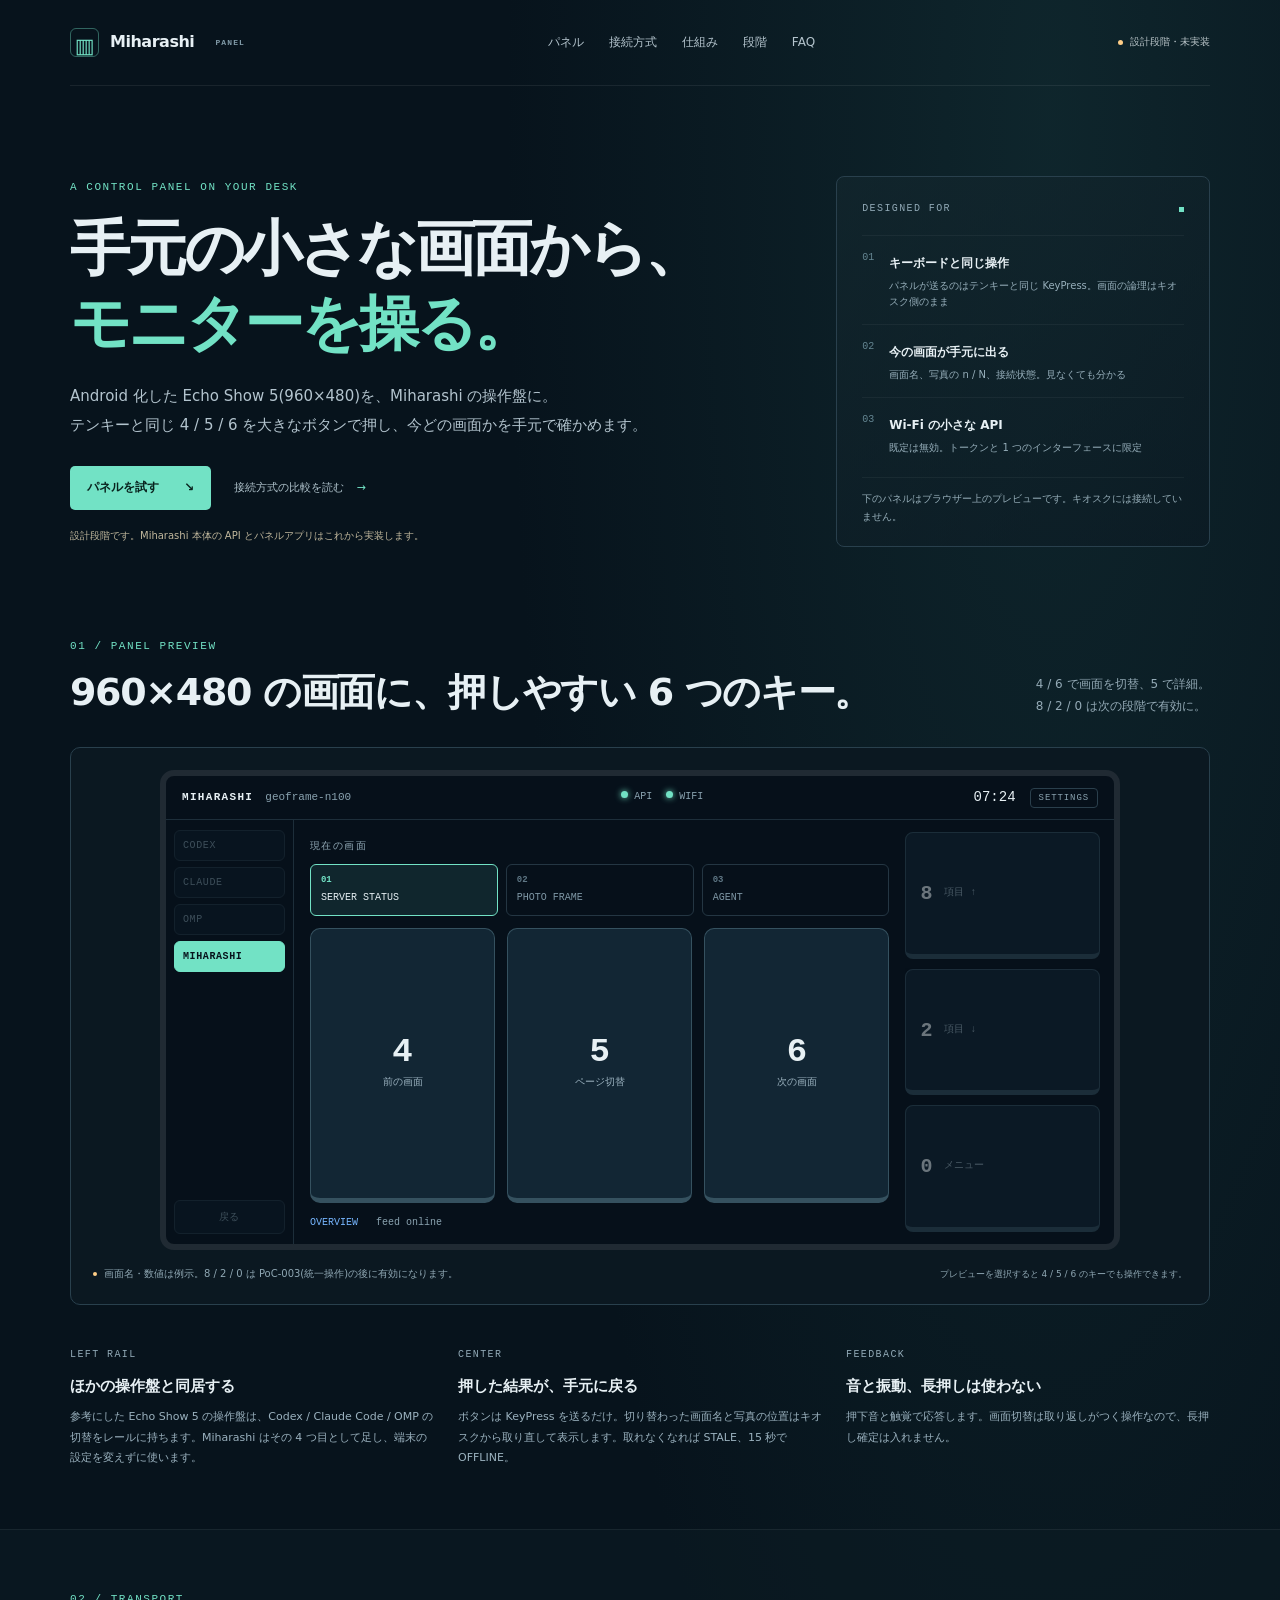
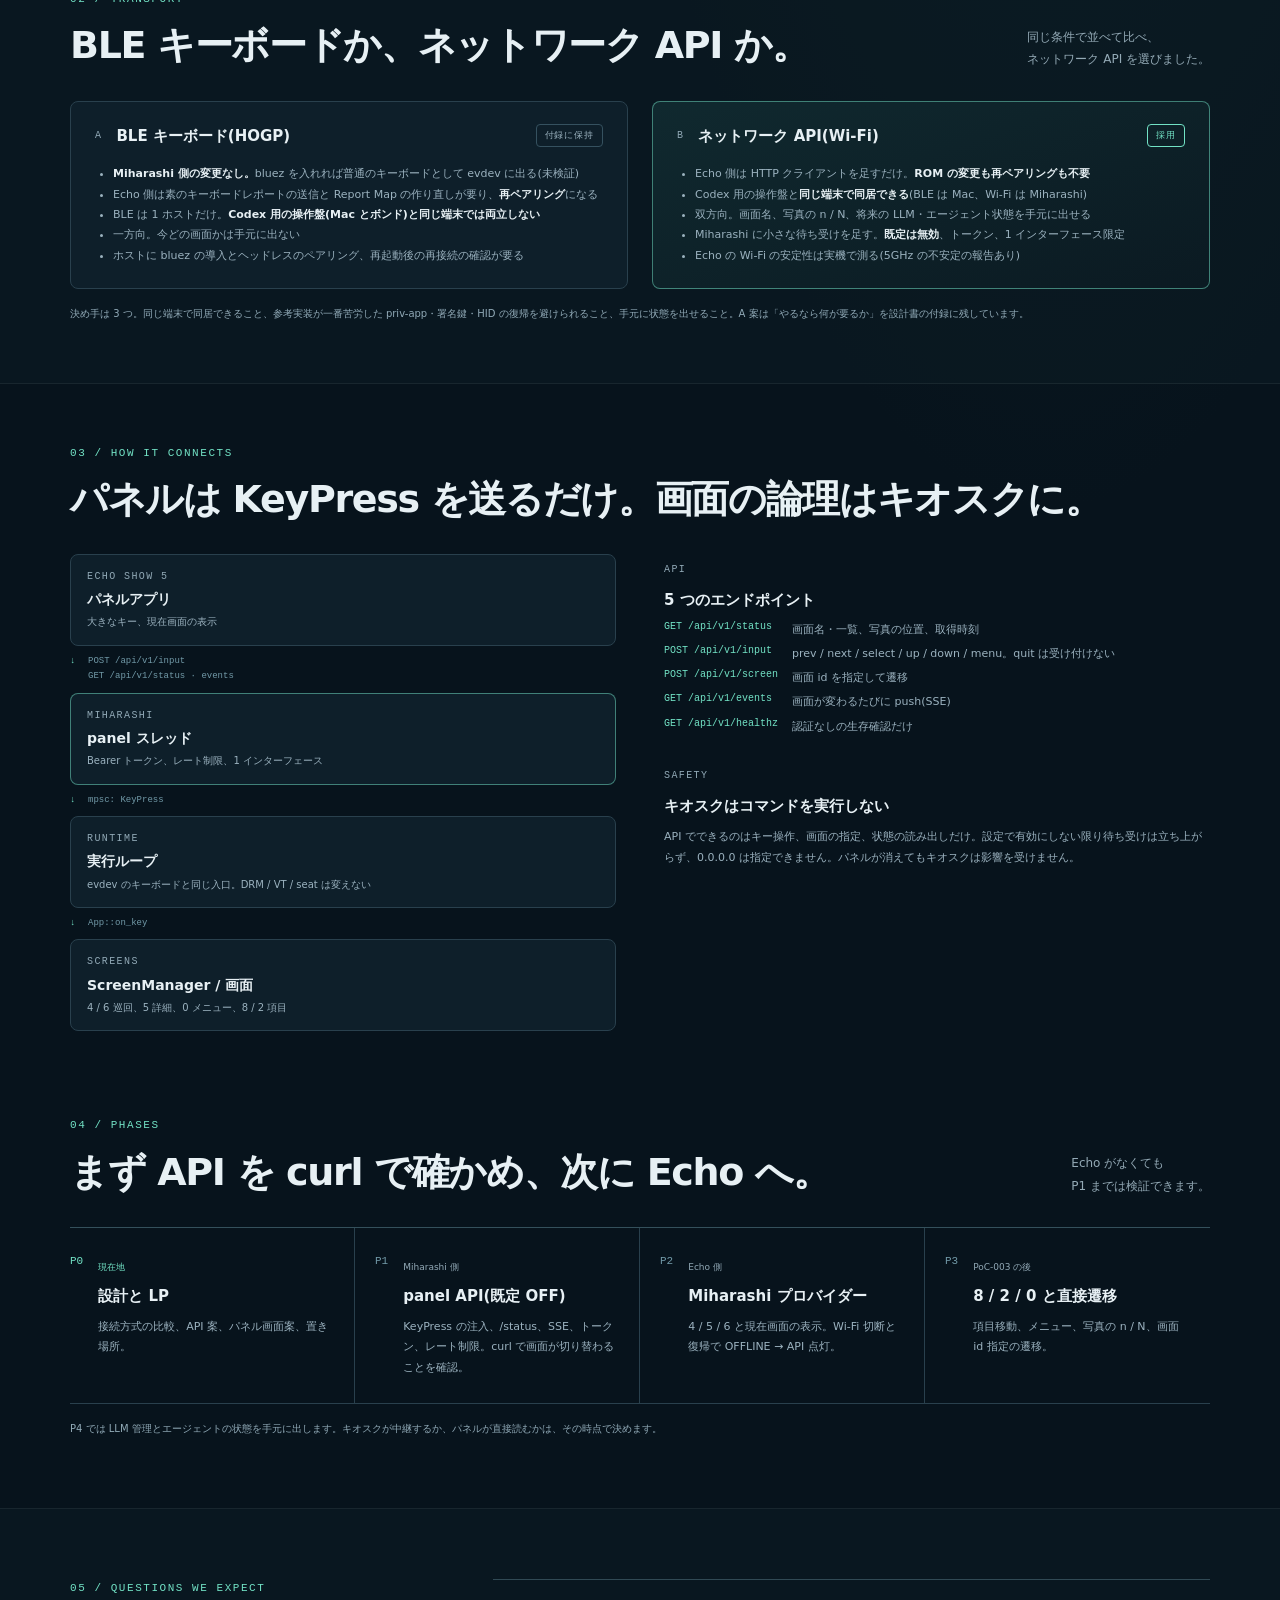
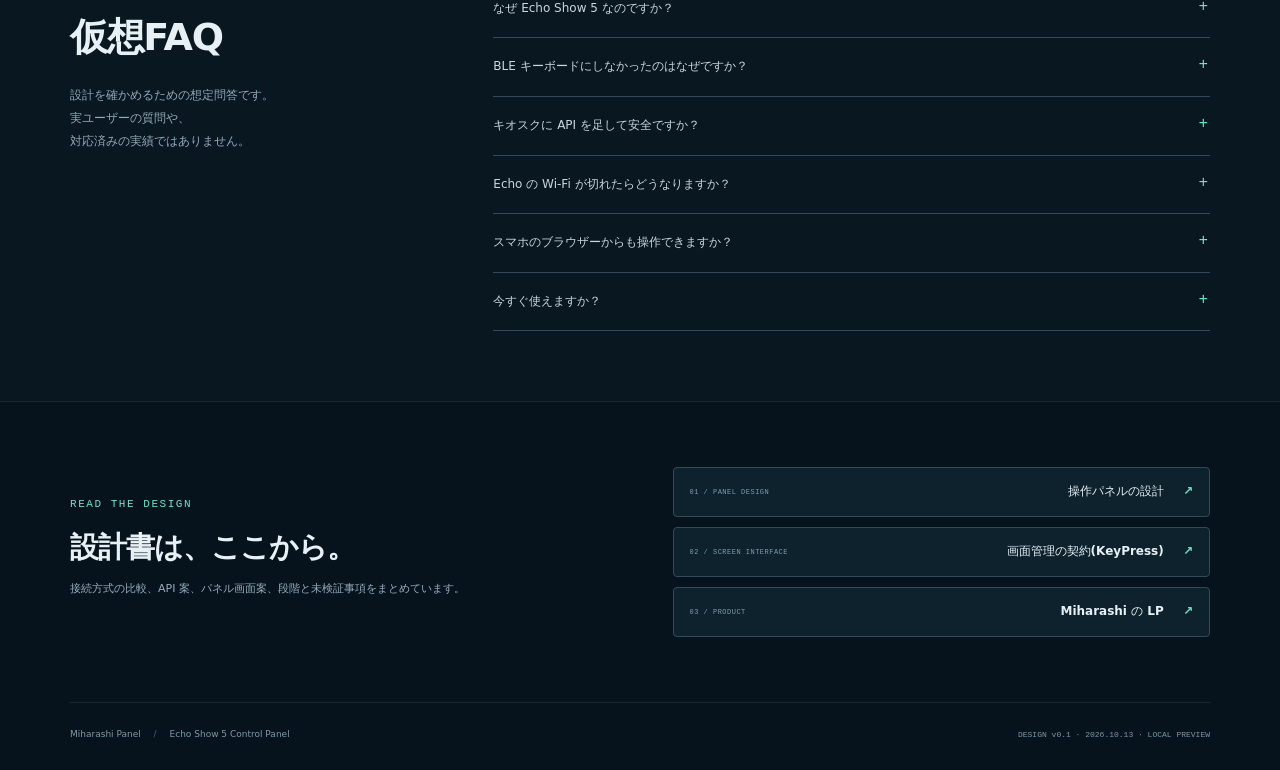
==== site/panel/index.html @ 98710e48 "docs+site: control panel (Echo Show 5) design and LP — transport comparison, panel API, phases Co-Au" ====
<!doctype html>
<html lang="ja">
<head>
  <meta charset="utf-8">
  <meta name="viewport" content="width=device-width, initial-scale=1">
  <meta name="theme-color" content="#07131c">
  <meta name="description" content="Miharashi 操作パネル。Android 化した Echo Show 5 を手元の操作盤にして、モニターのキオスクを 4 / 5 / 6 / 0 / 8 / 2 で操作し、今の画面を手元で確かめる。接続方式(BLE キーボード / ネットワーク API)の比較と設計。">
  <title>Miharashi Panel — 手元の小さな画面から、モニターを操る。</title>
  <link rel="stylesheet" href="../styles.css">
  <link rel="stylesheet" href="panel.css">
  <script src="panel.js" defer></script>
</head>
<body>
  <a class="skip-link" href="#preview">パネルのプレビューへ移動</a>
  <header class="shell topbar">
    <a class="brand" href="../" aria-label="Miharashi トップへ"><span class="brand-symbol" aria-hidden="true">▥</span>Miharashi<span class="brand-sub">PANEL</span></a>
    <nav aria-label="ページ内ナビゲーション"><a href="#preview">パネル</a><a href="#transport">接続方式</a><a href="#how">仕組み</a><a href="#phases">段階</a><a href="#faq">FAQ</a></nav>
    <span class="stage-label"><span aria-hidden="true"></span>設計段階・未実装</span>
  </header>

  <main id="top">
    <section class="shell hero" aria-labelledby="hero-title">
      <div class="hero-copy">
        <p class="eyebrow">A control panel on your desk</p>
        <h1 id="hero-title">手元の小さな画面から、<br><span>モニターを操る。</span></h1>
        <p class="hero-lead">Android 化した Echo Show 5(960×480)を、Miharashi の操作盤に。<br class="wide-only">テンキーと同じ 4 / 5 / 6 を大きなボタンで押し、今どの画面かを手元で確かめます。</p>
        <div class="hero-actions"><a class="button primary" href="#preview">パネルを試す <span aria-hidden="true">↘</span></a><a class="text-link" href="#transport">接続方式の比較を読む <span aria-hidden="true">→</span></a></div>
        <p class="hero-status">設計段階です。Miharashi 本体の API とパネルアプリはこれから実装します。</p>
      </div>
      <aside class="hero-note" aria-label="パネルの特徴">
        <div class="note-heading"><span class="micro-label">DESIGNED FOR</span><span class="tiny-square" aria-hidden="true"></span></div>
        <div class="note-item"><span class="note-index">01</span><div><strong>キーボードと同じ操作</strong><p>パネルが送るのはテンキーと同じ KeyPress。画面の論理はキオスク側のまま</p></div></div>
        <div class="note-item"><span class="note-index">02</span><div><strong>今の画面が手元に出る</strong><p>画面名、写真の n / N、接続状態。見なくても分かる</p></div></div>
        <div class="note-item"><span class="note-index">03</span><div><strong>Wi-Fi の小さな API</strong><p>既定は無効。トークンと 1 つのインターフェースに限定</p></div></div>
        <p class="note-disclaimer">下のパネルはブラウザー上のプレビューです。キオスクには接続していません。</p>
      </aside>
    </section>

    <section class="shell panel-section" id="preview" aria-labelledby="preview-title">
      <div class="section-heading"><div><p class="eyebrow">01 / Panel preview</p><h2 id="preview-title">960×480 の画面に、<br class="mobile-only">押しやすい 6 つのキー。</h2></div><p class="section-aside">4 / 6 で画面を切替、5 で詳細。<br>8 / 2 / 0 は次の段階で有効に。</p></div>

      <div class="panel-shell">
        <div class="panel-device" data-panel tabindex="0" aria-label="操作パネルのプレビュー。4 で前の画面、6 で次の画面、5 で詳細">
          <header class="panel-head">
            <div class="panel-title"><strong>MIHARASHI</strong><span>geoframe-n100</span></div>
            <div class="panel-dots"><span class="dot on" id="dot-api">API</span><span class="dot on">WIFI</span></div>
            <div class="panel-clock"><span id="panel-clock">12:48</span><button type="button" class="panel-settings" aria-label="設定(プレビューでは動作しません)">SETTINGS</button></div>
          </header>
          <div class="panel-body">
            <nav class="panel-rail" aria-label="プロバイダー">
              <button type="button" disabled>CODEX</button>
              <button type="button" disabled>CLAUDE</button>
              <button type="button" disabled>OMP</button>
              <button type="button" class="is-active" aria-current="true">MIHARASHI</button>
              <span class="rail-spacer"></span>
              <button type="button" disabled class="rail-back">戻る</button>
            </nav>
            <div class="panel-center">
              <div class="screen-strip" aria-live="polite">
                <span class="micro-label">現在の画面</span>
                <ol id="screen-strip"><li data-i="0" class="is-current"><b>01</b>SERVER STATUS</li><li data-i="1"><b>02</b>PHOTO FRAME</li><li data-i="2"><b>03</b>AGENT</li></ol>
              </div>
              <div class="big-keys">
                <button type="button" data-key="prev"><kbd>4</kbd><span>前の画面</span></button>
                <button type="button" data-key="select"><kbd>5</kbd><span id="select-label">詳細 / 決定</span></button>
                <button type="button" data-key="next"><kbd>6</kbd><span>次の画面</span></button>
              </div>
              <p class="panel-status"><span id="panel-detail">OVERVIEW</span><span id="panel-photo" hidden>写真 12 / 187</span><span>feed online</span></p>
            </div>
            <div class="side-keys" aria-label="次の段階で有効になるキー">
              <button type="button" disabled><kbd>8</kbd><span>項目 ↑</span></button>
              <button type="button" disabled><kbd>2</kbd><span>項目 ↓</span></button>
              <button type="button" disabled><kbd>0</kbd><span>メニュー</span></button>
            </div>
          </div>
        </div>
        <div class="panel-caption"><p><span class="caption-dot" aria-hidden="true"></span>画面名・数値は例示。8 / 2 / 0 は PoC-003(統一操作)の後に有効になります。</p><span>プレビューを選択すると 4 / 5 / 6 のキーでも操作できます。</span></div>
      </div>

      <div class="panel-notes">
        <article><span class="micro-label">LEFT RAIL</span><h3>ほかの操作盤と同居する</h3><p>参考にした Echo Show 5 の操作盤は、Codex / Claude Code / OMP の切替をレールに持ちます。Miharashi はその 4 つ目として足し、端末の設定を変えずに使います。</p></article>
        <article><span class="micro-label">CENTER</span><h3>押した結果が、手元に戻る</h3><p>ボタンは KeyPress を送るだけ。切り替わった画面名と写真の位置はキオスクから取り直して表示します。取れなくなれば STALE、15 秒で OFFLINE。</p></article>
        <article><span class="micro-label">FEEDBACK</span><h3>音と振動、長押しは使わない</h3><p>押下音と触覚で応答します。画面切替は取り返しがつく操作なので、長押し確定は入れません。</p></article>
      </div>
    </section>

    <section class="operation-section transport-section" id="transport" aria-labelledby="transport-title">
      <div class="shell">
        <div class="section-heading"><div><p class="eyebrow">02 / Transport</p><h2 id="transport-title">BLE キーボードか、<br class="mobile-only">ネットワーク API か。</h2></div><p class="section-aside">同じ条件で並べて比べ、<br>ネットワーク API を選びました。</p></div>
        <div class="transport-grid">
          <article class="transport-card">
            <div class="transport-head"><span class="micro-label">A</span><h3>BLE キーボード(HOGP)</h3><span class="transport-tag">付録に保持</span></div>
            <ul>
              <li><b>Miharashi 側の変更なし。</b>bluez を入れれば普通のキーボードとして evdev に出る(未検証)</li>
              <li>Echo 側は素のキーボードレポートの送信と Report Map の作り直しが要り、<b>再ペアリング</b>になる</li>
              <li>BLE は 1 ホストだけ。<b>Codex 用の操作盤(Mac とボンド)と同じ端末では両立しない</b></li>
              <li>一方向。今どの画面かは手元に出ない</li>
              <li>ホストに bluez の導入とヘッドレスのペアリング、再起動後の再接続の確認が要る</li>
            </ul>
          </article>
          <article class="transport-card is-chosen">
            <div class="transport-head"><span class="micro-label">B</span><h3>ネットワーク API(Wi-Fi)</h3><span class="transport-tag chosen">採用</span></div>
            <ul>
              <li>Echo 側は HTTP クライアントを足すだけ。<b>ROM の変更も再ペアリングも不要</b></li>
              <li>Codex 用の操作盤と<b>同じ端末で同居できる</b>(BLE は Mac、Wi-Fi は Miharashi)</li>
              <li>双方向。画面名、写真の n / N、将来の LLM・エージェント状態を手元に出せる</li>
              <li>Miharashi に小さな待ち受けを足す。<b>既定は無効</b>、トークン、1 インターフェース限定</li>
              <li>Echo の Wi-Fi の安定性は実機で測る(5GHz の不安定の報告あり)</li>
            </ul>
          </article>
        </div>
        <p class="scope-note">決め手は 3 つ。同じ端末で同居できること、参考実装が一番苦労した priv-app・署名鍵・HID の復帰を避けられること、手元に状態を出せること。A 案は「やるなら何が要るか」を設計書の付録に残しています。</p>
      </div>
    </section>

    <section class="shell how-section" id="how" aria-labelledby="how-title">
      <div class="section-heading"><div><p class="eyebrow">03 / How it connects</p><h2 id="how-title">パネルは KeyPress を送るだけ。<br class="mobile-only">画面の論理はキオスクに。</h2></div></div>
      <div class="how-grid">
        <div class="how-flow" aria-label="接続の流れ">
          <div class="how-node"><span class="micro-label">ECHO SHOW 5</span><strong>パネルアプリ</strong><span>大きなキー、現在画面の表示</span></div>
          <div class="how-arrow" aria-hidden="true">POST /api/v1/input<br>GET /api/v1/status · events</div>
          <div class="how-node accent"><span class="micro-label">MIHARASHI</span><strong>panel スレッド</strong><span>Bearer トークン、レート制限、1 インターフェース</span></div>
          <div class="how-arrow" aria-hidden="true">mpsc: KeyPress</div>
          <div class="how-node"><span class="micro-label">RUNTIME</span><strong>実行ループ</strong><span>evdev のキーボードと同じ入口。DRM / VT / seat は変えない</span></div>
          <div class="how-arrow" aria-hidden="true">App::on_key</div>
          <div class="how-node"><span class="micro-label">SCREENS</span><strong>ScreenManager / 画面</strong><span>4 / 6 巡回、5 詳細、0 メニュー、8 / 2 項目</span></div>
        </div>
        <div class="how-copy">
          <article><span class="micro-label">API</span><h3>5 つのエンドポイント</h3><dl class="api-list"><dt>GET /api/v1/status</dt><dd>画面名・一覧、写真の位置、取得時刻</dd><dt>POST /api/v1/input</dt><dd>prev / next / select / up / down / menu。quit は受け付けない</dd><dt>POST /api/v1/screen</dt><dd>画面 id を指定して遷移</dd><dt>GET /api/v1/events</dt><dd>画面が変わるたびに push(SSE)</dd><dt>GET /api/v1/healthz</dt><dd>認証なしの生存確認だけ</dd></dl></article>
          <article><span class="micro-label">SAFETY</span><h3>キオスクはコマンドを実行しない</h3><p>API でできるのはキー操作、画面の指定、状態の読み出しだけ。設定で有効にしない限り待ち受けは立ち上がらず、0.0.0.0 は指定できません。パネルが消えてもキオスクは影響を受けません。</p></article>
        </div>
      </div>
    </section>

    <section class="shell scope-section" id="phases" aria-labelledby="phases-title">
      <div class="section-heading"><div><p class="eyebrow">04 / Phases</p><h2 id="phases-title">まず API を curl で確かめ、<br class="mobile-only">次に Echo へ。</h2></div><p class="section-aside">Echo がなくても<br>P1 までは検証できます。</p></div>
      <ol class="roadmap panel-roadmap">
        <li class="current"><span class="roadmap-step">P0</span><div><span class="roadmap-state">現在地</span><h3>設計と LP</h3><p>接続方式の比較、API 案、パネル画面案、置き場所。</p></div></li>
        <li><span class="roadmap-step">P1</span><div><span class="roadmap-state">Miharashi 側</span><h3>panel API(既定 OFF)</h3><p>KeyPress の注入、/status、SSE、トークン、レート制限。curl で画面が切り替わることを確認。</p></div></li>
        <li><span class="roadmap-step">P2</span><div><span class="roadmap-state">Echo 側</span><h3>Miharashi プロバイダー</h3><p>4 / 5 / 6 と現在画面の表示。Wi-Fi 切断と復帰で OFFLINE → API 点灯。</p></div></li>
        <li><span class="roadmap-step">P3</span><div><span class="roadmap-state">PoC-003 の後</span><h3>8 / 2 / 0 と直接遷移</h3><p>項目移動、メニュー、写真の n / N、画面 id 指定の遷移。</p></div></li>
      </ol>
      <p class="scope-note">P4 では LLM 管理とエージェントの状態を手元に出します。キオスクが中継するか、パネルが直接読むかは、その時点で決めます。</p>
    </section>

    <section class="faq-section" id="faq" aria-labelledby="faq-title"><div class="shell faq-grid"><div class="faq-intro"><p class="eyebrow">05 / Questions we expect</p><h2 id="faq-title">仮想FAQ</h2><p>設計を確かめるための想定問答です。<br>実ユーザーの質問や、<br>対応済みの実績ではありません。</p></div><div class="faq-list">
      <details><summary>なぜ Echo Show 5 なのですか？</summary><p>Android 化した Echo Show 5(960×480)を Codex 用の操作盤にした実装がすでにあり、常駐サービス、起動時の自動開始、Canvas で描く大きなボタン、押下音と触覚、設定画面が流用できるからです。</p></details>
      <details><summary>BLE キーボードにしなかったのはなぜですか？</summary><p>Miharashi 側の変更がゼロという利点はありますが、BLE は 1 ホストだけなので Mac とボンドした同じ端末では両立せず、手元に状態も出せません。Report Map の作り直しと再ペアリングも要ります。設計書の付録に「やるなら何が要るか」を残しています。</p></details>
      <details><summary>キオスクに API を足して安全ですか？</summary><p>既定は無効で、有効にしても Bearer トークンと 1 つのインターフェースに限ります。できるのはキー操作、画面の指定、状態の読み出しだけで、コマンドは実行しません。</p></details>
      <details><summary>Echo の Wi-Fi が切れたらどうなりますか？</summary><p>パネルは STALE、15 秒で OFFLINE を表示して再接続を続けます。キオスクは影響を受けません。</p></details>
      <details><summary>スマホのブラウザーからも操作できますか？</summary><p>同じ API なので、ブラウザー向けの小さなページも作れます。まずは Echo のネイティブアプリ(全画面、常時点灯)を優先します。</p></details>
      <details><summary>今すぐ使えますか？</summary><p>現在は設計段階です。P1 で Miharashi 側の API を実装し、curl で確認したうえで P2 の Echo アプリに進みます。</p></details>
    </div></div></section>

    <section class="shell docs-section" aria-labelledby="docs-title"><div><p class="eyebrow">Read the design</p><h2 id="docs-title">設計書は、ここから。</h2><p>接続方式の比較、API 案、パネル画面案、段階と未検証事項をまとめています。</p></div><div class="doc-links"><a href="https://github.com/ysogabe/miharashi/blob/main/docs/panel/DESIGN.md"><span>01 / PANEL DESIGN</span><strong>操作パネルの設計 <span aria-hidden="true">↗</span></strong></a><a href="https://github.com/ysogabe/miharashi/pull/10"><span>02 / SCREEN INTERFACE</span><strong>画面管理の契約(KeyPress) <span aria-hidden="true">↗</span></strong></a><a href="../"><span>03 / PRODUCT</span><strong>Miharashi の LP <span aria-hidden="true">↗</span></strong></a></div></section>
  </main>
  <footer class="shell footer"><span>Miharashi Panel <span class="footer-separator">/</span> Echo Show 5 Control Panel</span><span>DESIGN v0.1 · 2026.10.13 · LOCAL PREVIEW</span></footer>
</body>
</html>
---- site/styles.css ----
:root{color-scheme:dark;--bg:#07131c;--panel:#101f2a;--line:#29404d;--ink:#e7f0f4;--muted:#a0b3be;--mint:#72e2c5;--blue:#77b6ff;--amber:#ffce87;--mono:ui-monospace,SFMono-Regular,Menlo,Consolas,monospace}
*{box-sizing:border-box}html{scroll-behavior:smooth;scroll-padding-top:25px}body{margin:0;background:radial-gradient(ellipse at 82% 3%,#16383c80,transparent 34rem),var(--bg);color:var(--ink);font-family:Inter,ui-sans-serif,system-ui,-apple-system,BlinkMacSystemFont,"Noto Sans JP",sans-serif;line-height:1.65}a{color:inherit}button{font:inherit;color:inherit;cursor:pointer}button,a,summary{-webkit-tap-highlight-color:transparent}button:focus-visible,a:focus-visible,summary:focus-visible,[tabindex]:focus-visible{outline:2px solid var(--mint);outline-offset:5px}[hidden]{display:none!important}.shell{width:min(1140px,calc(100% - 64px));margin-inline:auto}.eyebrow,.micro-label{font-family:var(--mono);font-size:10px;letter-spacing:.14em;text-transform:uppercase}.eyebrow{color:var(--mint);margin:0 0 15px;font-size:11px}.micro-label{color:#91a9b6}.skip-link{position:fixed;top:10px;left:10px;z-index:20;padding:10px 16px;background:var(--mint);color:var(--bg);border-radius:6px;transform:translateY(-150%)}.skip-link:focus{transform:none}.topbar{min-height:86px;display:flex;align-items:center;justify-content:space-between;gap:25px;border-bottom:1px solid #ffffff12}.brand{display:flex;align-items:center;gap:11px;text-decoration:none;font-weight:750;font-size:16px;letter-spacing:-.03em}.brand-symbol{display:grid;place-items:center;width:29px;height:29px;border:1px solid #72e2c566;border-radius:6px;color:var(--mint);font-size:21px}.brand-sub{margin-left:10px;font-family:var(--mono);font-size:8px;letter-spacing:.14em;color:#819ba8}.topbar nav{display:flex;gap:25px;font-size:12px;color:#b4c4cd}.topbar nav a{text-decoration:none}.topbar nav a:hover{color:var(--mint)}.stage-label{display:flex;gap:7px;align-items:center;font-size:10px;color:#bac5c9}.stage-label span{width:5px;height:5px;border-radius:50%;background:var(--amber)}.hero{display:grid;grid-template-columns:1.3fr .7fr;gap:72px;padding:80px 0 66px;align-items:center}h1{font-size:clamp(40px,4.7vw,64px);line-height:1.24;letter-spacing:-.05em;margin:0 0 22px;font-weight:750}h1 span{color:var(--mint)}.hero-lead{color:#b3c4ce;font-size:15px;line-height:1.9;margin:0}.hero-actions{display:flex;align-items:center;gap:23px;margin-top:27px}.button{display:inline-flex;align-items:center;justify-content:center;gap:25px;font-size:12px;font-weight:700;text-decoration:none;padding:12px 17px;border-radius:5px}.primary{background:var(--mint);color:#09231e}.primary:hover{background:#9aebd6}.text-link{font-size:11px;text-decoration:none;color:#afc2cb}.text-link span{margin-left:9px;color:var(--mint)}.hero-note{align-self:stretch;padding:24px 25px 20px;border:1px solid var(--line);border-radius:8px;background:linear-gradient(145deg,#13272eab,#0b182280)}.note-heading{display:flex;align-items:center;justify-content:space-between;margin-bottom:17px}.tiny-square{width:5px;height:5px;background:var(--mint)}.note-item{display:flex;gap:15px;padding:13px 0;border-top:1px solid #ffffff0c}.note-index{font:10px var(--mono);color:#658692;padding-top:3px}.note-item strong{font-size:12px;font-weight:650}.note-item p{font-size:10px;color:#97afbb;margin:3px 0 0}.note-disclaimer{border-top:1px solid #ffffff0c;padding-top:12px;margin:7px 0 0;font-size:10px;line-height:1.8;color:#96aeb9}h2{font-size:clamp(26px,3vw,38px);line-height:1.32;letter-spacing:-.035em;margin:0;font-weight:700}.section-heading{display:flex;justify-content:space-between;align-items:flex-end;gap:25px;margin-bottom:30px}.section-heading .eyebrow{margin-bottom:12px}.section-aside{color:#94aab6;font-size:12px;margin:0;line-height:1.85}.screen-section{padding-top:20px}.screen-tabs{display:flex;align-items:center;gap:8px;margin-bottom:14px}.screen-tabs button{background:transparent;border:1px solid #2b414d;color:#a9bdc7;border-radius:5px;padding:10px 15px;font-size:12px;display:flex;align-items:center;gap:11px}.screen-tabs button span{color:#7996a5;font:10px var(--mono)}.screen-tabs button[aria-selected=true]{border-color:#72e2c566;background:#142e30;color:var(--mint)}.screen-tabs button[aria-selected=true] span{color:var(--mint)}.screen-tabs button:hover{border-color:#6d8b98}.preview-tag{margin-left:auto;font:8px var(--mono);letter-spacing:.13em;color:#78939f}.monitor-shell{padding:12px 12px 0;border:1px solid #435a6577;border-radius:12px;background:linear-gradient(135deg,#213742,#0d1e29 60%);box-shadow:0 23px 65px #0004}.demo-surface{position:relative;background:#091722;min-height:510px;border:1px solid #344b58;border-radius:6px;overflow:hidden}.preview-panel{padding:25px 28px 18px;min-height:510px}.screen-heading{display:flex;align-items:center;justify-content:space-between;gap:16px;padding-bottom:20px;border-bottom:1px solid #29404d}.screen-heading>div{display:flex;align-items:center;gap:14px}.screen-heading strong{font:600 12px var(--mono);letter-spacing:.08em}.screen-number{color:var(--mint);font:10px var(--mono)}.host-label{color:#7f9baa;font:9px var(--mono);letter-spacing:.07em}.screen-clock{color:#c2d4dd;font:13px var(--mono)}.screen-clock small{color:#7e9baa;font-size:9px}.demo-badge{font:8px var(--mono);letter-spacing:.08em;padding:4px 6px;color:var(--amber);border:1px solid #ffce8740;border-radius:3px}.metrics{display:grid;grid-template-columns:repeat(4,1fr);gap:12px;margin-top:20px}.metric{padding:16px 18px 14px;border:1px solid #283f4c;border-radius:5px;background:linear-gradient(145deg,#142733,#0c1c28)}.metric .micro-label{font-size:8px;letter-spacing:.07em;white-space:nowrap}.metric p{display:flex;align-items:baseline;gap:7px;margin:8px 0 10px}.metric p strong{font:500 34px var(--mono);letter-spacing:-.06em;line-height:1.2}.metric p>span{color:#a6bfca;font:12px var(--mono)}.meter{height:3px;border-radius:2px;background:#263e4b;overflow:hidden}.meter>span{display:block;height:100%;background:var(--mint)}.meter.blue>span{background:var(--blue)}.metric-foot{display:flex;justify-content:space-between;margin-top:11px;color:#8eaab8;font:9px var(--mono)}.metric-foot>span{color:#9cc0c3}.system-content{display:grid;grid-template-columns:2.7fr 1fr;gap:12px;margin-top:14px}.chart-card,.device-card{border:1px solid #283f4c;border-radius:5px;background:#0c1c28}.chart-card{padding:17px 17px 8px}.card-heading{display:flex;align-items:center;justify-content:space-between;gap:12px}.card-heading .micro-label{font-size:8px}.chart-legend{display:flex;gap:13px;font:8px var(--mono);color:#b4cad4;white-space:nowrap}.chart-legend>span:before{content:"";display:inline-block;width:4px;height:4px;border-radius:50%;margin:0 5px 1px 0;background:var(--mint)}.chart-legend>.legend-gpu:before{background:var(--blue)}.history-chart{display:block;width:100%;height:205px;margin-top:15px}.device-card{padding:17px 15px}.device-card>.micro-label{font-size:8px}.device-row{display:flex;align-items:center;gap:10px;padding:16px 0;border-bottom:1px solid #213746}.device-icon{color:var(--mint);font-size:20px}.device-row strong{display:block;font:10px var(--mono)}.device-row p{margin:4px 0 0;font-size:9px;color:#8aa7b6}.small-badge{margin-left:auto;color:var(--mint);font:8px var(--mono);padding:3px 5px;border:1px solid #2e4b54;border-radius:3px}.blue-ink{color:var(--blue)}.source-note{margin-top:16px}.source-note .micro-label{font-size:7px}.source-note p{font-size:9px;color:#94aebb;line-height:1.75;margin:6px 0 0}.source-note b{color:#e7b88a;font-family:var(--mono);font-weight:400}.screen-footer{display:flex;justify-content:space-between;gap:12px;margin-top:16px;padding-top:12px;border-top:1px solid #263c49;color:#7896a5;font:8px var(--mono);letter-spacing:.05em}.screen-footer b{font-weight:400;color:#b8ccd7;margin-left:11px}.screen-footer b:first-child{margin-left:0}.demo-controls{display:flex;align-items:center;justify-content:space-between;gap:20px;min-height:66px;padding:12px 9px}.active-screen{font:10px var(--mono);color:#a8bfcb;letter-spacing:.04em}.key-controls{display:flex;gap:14px}.key-controls button{display:flex;align-items:center;gap:7px;padding:0;border:0;background:transparent;color:#a5bac5;font-size:10px}.key-controls kbd{display:grid;place-items:center;min-width:27px;height:28px;border:1px solid #405965;border-bottom-width:3px;border-radius:4px;background:#132630;color:var(--mint);font:12px var(--mono)}.key-controls button:hover kbd,.key-controls button[aria-expanded=true] kbd{border-color:var(--mint)}.preview-caption{display:flex;align-items:center;justify-content:space-between;gap:20px;padding-top:16px;color:#8fa7b3;font-size:10px}.preview-caption p{margin:0;display:flex;align-items:center;gap:7px}.caption-dot{width:4px;height:4px;background:var(--amber);border-radius:50%;flex-shrink:0}.preview-caption>span{font-size:9px}.screen-description{display:grid;grid-template-columns:.45fr 1.35fr .8fr;gap:25px;align-items:start;padding:27px 0 60px;margin-top:26px;border-top:1px solid var(--line)}.screen-description .eyebrow{font-size:9px;margin-top:7px}.screen-description h3{font-size:18px;margin:0 0 8px;letter-spacing:-.02em}.screen-description p{color:#9ab1bf;font-size:12px;margin:0;line-height:1.9}.screen-description ul{margin:2px 0 0;padding:0;list-style:none;font-size:11px;color:#a2bdc8}.screen-description li{padding:4px 0}.screen-description li:before{content:"+";color:var(--mint);font-family:var(--mono);margin-right:10px}.agent-summary{display:flex;align-items:center;gap:35px;padding:23px 0 21px}.agent-summary>div{display:flex;align-items:baseline;gap:9px}.agent-summary strong{font:500 32px var(--mono);color:var(--mint)}.agent-summary span{font:8px var(--mono);color:#9db6c4}.agent-summary>div:nth-child(2) strong{color:#afc3cd}.agent-summary>div:nth-child(3) strong{color:var(--amber)}.agent-summary>p{font-size:10px;color:#8eabbc;margin-left:auto}.agents-content{display:grid;grid-template-columns:2.8fr 1fr;gap:14px}.agent-list{border:1px solid #2b424f;border-radius:5px;overflow:hidden}.agent-row{display:flex;align-items:center;gap:15px;padding:16px 19px;background:#0e1e2a;border-bottom:1px solid #243c4a}.agent-row:last-child{border-bottom:0}.agent-avatar{display:grid;place-items:center;width:36px;height:36px;flex-shrink:0;border:1px solid #36505f;background:#172b39;border-radius:6px;font:12px var(--mono);color:#b4d1dc}.agent-info{min-width:0;flex:1}.agent-info strong{display:block;font:600 12px var(--mono);letter-spacing:.01em}.agent-info>span{display:block;font-size:9px;color:#8fabbc;margin-top:5px}.state-badge{font:8px var(--mono);letter-spacing:.04em;border-radius:3px;padding:5px 7px;white-space:nowrap}.running{background:#72e2c514;color:var(--mint);border:1px solid #72e2c536}.idle{background:#97b4c510;color:#a2bac7;border:1px solid #64809144}.waiting{background:#ffce8710;color:var(--amber);border:1px solid #ffce8736}.agent-time{font:8px var(--mono);color:#8ba8b8;min-width:48px;text-align:right}.adapter-card{padding:20px 18px;border:1px solid #2b424f;border-radius:5px;background:#0c1c28}.adapter-card>.micro-label{font-size:8px}.adapter-diagram{display:grid;gap:7px;text-align:center;padding:20px 0 14px;font:10px var(--mono);color:#84a0af}.adapter-diagram>span:nth-child(odd){border:1px solid #304b5b;background:#132735;padding:8px 4px;border-radius:3px;color:#bad2dc}.adapter-card>p{margin:0;font-size:10px;color:#93acba;line-height:1.9}.photo-panel{position:relative;isolation:isolate;padding:0;min-height:510px}.photo-scene{position:absolute;inset:0;width:100%;height:100%;z-index:-1}.photo-top{display:flex;justify-content:space-between;align-items:start;gap:25px;padding:29px 34px}.photo-top .micro-label{color:#c2d0d9;font-size:10px}.photo-time{margin:6px 0 0;line-height:1;font:300 68px var(--mono);letter-spacing:-.07em;color:#eff4f5}.photo-time>span{font-size:10px;letter-spacing:.1em;margin-left:12px;color:#cbd8de}.photo-marker{font:9px var(--mono);color:#c8d4dc;letter-spacing:.09em;border:1px solid #c4d3d344;padding:6px 8px;border-radius:3px}.photo-bottom{position:absolute;left:34px;bottom:39px}.photo-bottom .micro-label{font-size:8px;color:#bccec9}.photo-bottom h3{font-size:26px;font-weight:500;line-height:1.45;letter-spacing:-.03em;margin:9px 0 19px}.photo-status{display:flex;gap:0;padding:12px 0;font:10px var(--mono);border-top:1px solid #b8cecf44;border-bottom:1px solid #b8cecf44;background:#16324144}.photo-status>span{padding:0 18px;border-right:1px solid #b8cecf44}.photo-status>span:first-child{padding-left:0}.photo-status>span:last-child{border-right:0}.photo-status b{margin-right:9px;color:#8ed5c6;font-weight:500;font-size:8px}.photo-illustration{position:absolute;right:20px;bottom:15px;font-size:8px;color:#aec4cb}.demo-overlay{position:absolute;z-index:5;width:min(540px,calc(100% - 36px));left:50%;top:50%;transform:translate(-50%,-50%);padding:24px;border:1px solid #72e2c56b;background:#0b1c29fa;border-radius:8px;box-shadow:0 20px 90px #000a;max-height:calc(100% - 28px);overflow:auto}.overlay-heading{display:flex;justify-content:space-between;align-items:center;gap:20px;margin-bottom:18px}.overlay-heading h3{font-size:18px;margin:5px 0 0}.overlay-heading .micro-label{color:var(--mint);font-size:9px}.close-button{display:grid;place-items:center;border:1px solid #365362;border-radius:4px;background:#122836;width:29px;height:29px;font-size:21px;line-height:1;color:#b7ccd6}.menu-items{display:grid;gap:8px}.menu-items>button{display:flex;align-items:center;justify-content:flex-start;gap:15px;text-align:left;padding:13px 16px;background:#122735;border:1px solid #2f4a5a;border-radius:4px;font-size:12px}.menu-items>button>span:first-child{font:10px var(--mono);color:#7a9bac}.menu-items>button>span:last-child{margin-left:auto;color:#819eac}.menu-items>button.is-selected{border-color:var(--mint);background:#173c3d}.menu-items>button.is-selected>span{color:var(--mint)}.demo-overlay>p{font-size:11px;color:#a9c0cc;line-height:1.85}.detail-overlay dl{display:grid;grid-template-columns:85px 1fr;gap:11px 15px;margin:18px 0 15px;font-size:11px;line-height:1.8}.detail-overlay dt{color:var(--mint)}.detail-overlay dd{margin:0;color:#bdced7}.demo-overlay .overlay-footnote{margin:18px 0 0;padding-top:12px;border-top:1px solid #294454;color:#8ba8b9;font-size:9px}.operation-section{border-top:1px solid #ffffff10;border-bottom:1px solid #ffffff10;background:#0c1c2580}.operation-grid{display:grid;grid-template-columns:1fr 1fr;gap:80px;align-items:center;padding:58px 0}.body-copy{font-size:13px;line-height:1.95;color:#9eb4c0;max-width:490px;margin:19px 0 0}.keypad-illustration{display:grid;grid-template-columns:repeat(3,66px);gap:8px;margin:auto;transform:rotate(-5deg);padding:17px;border:1px solid #3f5964;border-radius:12px;background:linear-gradient(140deg,#28434c,#102331);box-shadow:9px 15px 0 #040f1755}.keypad-cell{display:flex;justify-content:center;align-items:center;border:1px solid #35515f;border-bottom-width:4px;border-radius:5px;min-height:48px;background:#182e3b;font:12px var(--mono)}.muted-key{color:#557789}.active-key{background:#153b3c;border-color:#45786e;flex-direction:column;gap:3px;color:var(--mint)}.active-key strong{font-size:17px;font-weight:500}.active-key>span{font-size:6px;letter-spacing:.12em}.zero-key{grid-column:span 2;flex-direction:row;gap:12px}.architecture-section{padding:75px 0 70px}.architecture-grid{display:grid;grid-template-columns:1.12fr .88fr;gap:62px;align-items:center}.render-flow{padding:25px 28px;background:linear-gradient(145deg,#10283080,#0b1a2780);border:1px solid #294651;border-radius:8px}.flow-source{display:flex;justify-content:center;gap:13px}.flow-source>span{font:9px var(--mono);letter-spacing:.1em;padding:7px 12px;border:1px solid #344f5e;border-radius:3px;color:#aec4cd}.flow-arrow{text-align:center;padding:10px;font:14px var(--mono);color:#799daa}.flow-canvas{text-align:center;padding:19px 8px;border:1px solid #72e2c569;background:#153332;border-radius:5px;display:grid;gap:5px}.flow-canvas>.micro-label{font-size:7px;color:#8ac4b8}.flow-canvas>strong{font:500 23px var(--mono);color:#e1f4eb}.flow-canvas>span:last-child{font-size:8px;color:#96bdb7;margin-top:6px}.flow-branches{display:grid;grid-template-columns:1fr 1fr;gap:17px;text-align:center}.flow-branches>div{display:grid;gap:4px}.flow-branches strong{font:11px var(--mono);color:#c6d7df}.flow-branches>div>span:last-child{font-size:10px;color:#92adb9}.architecture-copy article+article{padding-top:23px;margin-top:24px;border-top:1px solid var(--line)}.architecture-copy .micro-label{font-size:8px;color:#81aaa9}.architecture-copy h3{font-size:18px;letter-spacing:-.02em;margin:8px 0}.architecture-copy p{margin:0;font-size:12px;color:#98b0be;line-height:1.9}.scope-section{padding:25px 0 70px}.roadmap{list-style:none;margin:0;display:grid;grid-template-columns:repeat(3,1fr);gap:0;padding:0;border-top:1px solid #34505b;border-bottom:1px solid #29404d}.roadmap>li{display:flex;gap:15px;padding:24px 20px;border-right:1px solid #29404d}.roadmap>li:first-child{padding-left:0}.roadmap>li:last-child{border-right:0}.roadmap-step{font:11px var(--mono);color:#729aa8;margin-top:3px}.roadmap-state{font-size:9px;color:#93aab7}.roadmap .current .roadmap-step,.roadmap .current .roadmap-state{color:var(--mint)}.roadmap h3{margin:7px 0 9px;font-size:15px;line-height:1.5}.roadmap p{font-size:11px;line-height:1.9;color:#9bb2bf;margin:0}.scope-note{font-size:10px;color:#91aab7;margin:17px 0 0}.faq-section{padding:70px 0;background:#0c1c2580;border-top:1px solid #ffffff10;border-bottom:1px solid #ffffff10}.faq-grid{display:grid;grid-template-columns:1fr 2fr;gap:65px}.faq-intro p:last-child{color:#91aab8;font-size:12px;line-height:1.9;margin-top:22px}.faq-list details{border-top:1px solid #304954}.faq-list details:last-child{border-bottom:1px solid #304954}.faq-list summary{list-style:none;position:relative;cursor:pointer;padding:18px 30px 18px 0;font-size:12px;color:#c7d8e0;line-height:1.8}.faq-list summary::-webkit-details-marker{display:none}.faq-list summary:after{content:"+";position:absolute;right:2px;top:18px;color:var(--mint);font:16px var(--mono)}.faq-list details[open] summary:after{content:"−"}.faq-list details[open] summary{color:var(--mint)}.faq-list details p{font-size:11px;color:#a3bac8;line-height:2;margin:0 28px 20px 0}.docs-section{display:grid;grid-template-columns:1fr 1fr;gap:65px;align-items:center;padding:65px 0}.docs-section h2{font-size:29px}.docs-section p:last-child{font-size:11px;color:#95aebb;margin-top:14px}.doc-links{display:grid;gap:10px}.doc-links>a{display:flex;align-items:center;justify-content:space-between;gap:20px;border:1px solid #304b58;border-radius:4px;padding:14px 16px;text-decoration:none;background:#0e222e}.doc-links>a:hover{border-color:#72e2c577}.doc-links>a>span{font:7px var(--mono);color:#7e9dac;letter-spacing:.07em}.doc-links strong{font-size:12px;font-weight:550}.doc-links strong span{margin-left:15px;color:var(--mint)}.footer{display:flex;justify-content:space-between;gap:20px;padding:24px 0 28px;border-top:1px solid #ffffff14;color:#7d98a6;font-size:9px}.footer>span:last-child{font:8px var(--mono);align-self:center}.footer-separator{color:#47616f;margin:0 10px}.mobile-only{display:none}.noscript-note{font-size:12px;color:var(--amber);padding:12px;border:1px solid #ffce8744;border-radius:5px}
@media(min-width:1280px){.hero{padding-top:90px;padding-bottom:70px}}
@media(max-width:1000px){.shell{width:calc(100% - 44px)}.hero{gap:35px;grid-template-columns:1.18fr .82fr}.brand-sub{display:none}.metric{padding:14px 12px}.metric .micro-label{font-size:7px}.metric p strong{font-size:29px}.system-content{grid-template-columns:2.6fr 1fr}.device-card{padding:14px 11px}.device-row{gap:7px}.device-row strong{font-size:9px}.small-badge{font-size:7px;padding:3px}.agents-content{grid-template-columns:2.8fr 1fr}.agent-row{padding:15px 13px;gap:11px}.architecture-grid{gap:35px}.faq-grid{gap:40px}.preview-caption>span{display:none}}
@media(max-width:780px){.stage-label{display:none}.hero{grid-template-columns:1fr;padding-top:49px;gap:35px}.hero-note{display:none}h1{font-size:48px}.hero-lead{font-size:14px}.section-heading{align-items:start}.section-aside{font-size:10px}.screen-tabs{gap:6px}.screen-tabs button{padding:10px 12px;font-size:10px;gap:7px}.preview-tag{display:none}.preview-panel{padding:20px 18px 15px;min-height:500px}.demo-surface{min-height:500px}.system-content{grid-template-columns:1fr}.device-card{display:none}.metrics{gap:8px}.metric p strong{font-size:26px}.metric .micro-label{font-size:6px}.metric-foot{font-size:7px}.history-chart{height:205px}.screen-heading strong{font-size:10px}.host-label{font-size:8px}.screen-heading>div{gap:10px}.screen-footer{font-size:7px}.system-panel .screen-footer>span:last-child{display:none}.screen-description{grid-template-columns:1fr 1.3fr;gap:20px;padding-bottom:45px}.screen-description>.eyebrow{grid-column:span 2;margin:0}.screen-description h3{font-size:16px}.screen-description p{font-size:11px}.screen-description ul{font-size:10px}.agent-summary{gap:25px}.agent-summary>p{display:none}.agents-content{grid-template-columns:1fr}.adapter-card{display:none}.agent-row{padding:17px 15px}.agent-info>span{font-size:8px}.photo-panel{min-height:500px}.operation-grid{gap:30px;padding:45px 0}.operation-grid h2{font-size:27px}.keypad-illustration{grid-template-columns:repeat(3,52px);gap:6px;padding:13px}.keypad-cell{min-height:42px}.architecture-grid{grid-template-columns:1fr;gap:30px}.architecture-copy{display:grid;grid-template-columns:1fr 1fr;gap:30px}.architecture-copy article+article{padding-top:0;margin-top:0;border-top:0}.architecture-section{padding:55px 0}.roadmap>li{padding:21px 14px;gap:9px}.roadmap h3{font-size:13px}.roadmap p{font-size:10px}.roadmap-step{font-size:9px}.scope-section{padding-bottom:50px}.faq-grid{grid-template-columns:1fr;gap:22px}.faq-intro p:last-child{margin-top:12px}.faq-intro p:last-child br{display:none}.docs-section{gap:30px}.docs-section h2{font-size:26px}.footer{flex-direction:column;gap:9px}.footer>span:last-child{align-self:start}}
@media(max-width:520px){.shell{width:calc(100% - 32px)}.topbar{min-height:69px;gap:15px}.brand{font-size:14px;gap:8px}.brand-symbol{width:25px;height:25px;font-size:18px}.topbar nav{gap:14px;font-size:10px}.hero{padding:43px 0 45px}h1{font-size:37px}.hero-lead{font-size:12px;line-height:1.95}.wide-only{display:none}.hero-actions{gap:16px;flex-wrap:wrap}.button{font-size:11px;padding:11px 14px;gap:17px}.text-link{font-size:10px}.eyebrow{font-size:9px}.section-heading{margin-bottom:22px}.section-heading h2{font-size:26px}.section-aside{display:none}.screen-section{padding-top:0}.screen-tabs{display:grid;grid-template-columns:repeat(3,1fr);gap:5px}.screen-tabs button{padding:10px 4px;font-size:9px;gap:4px;justify-content:center;white-space:nowrap}.screen-tabs button>span{font-size:8px}.monitor-shell{padding:6px 6px 0;border-radius:8px}.preview-panel{padding:15px 12px 12px;min-height:520px}.demo-surface{min-height:520px}.screen-heading{padding-bottom:14px;gap:8px}.screen-heading strong{font-size:8px;letter-spacing:.03em}.screen-heading>div{gap:8px}.screen-number{font-size:8px}.host-label{display:none}.screen-clock{font-size:9px}.screen-clock small{font-size:6px}.demo-badge{font-size:6px;padding:3px 4px}.metrics{grid-template-columns:repeat(2,1fr);margin-top:13px;gap:7px}.metric{padding:10px 11px}.metric .micro-label{font-size:6px;letter-spacing:.03em}.metric p{margin:5px 0 8px}.metric p strong{font-size:24px}.metric p>span{font-size:9px}.metric-foot{margin-top:8px;font-size:7px}.system-content{margin-top:10px}.chart-card{padding:13px 10px 6px}.card-heading .micro-label{font-size:6px;letter-spacing:.03em}.chart-legend{font-size:6px;gap:8px}.history-chart{height:175px;margin-top:10px}.screen-footer{margin-top:11px;padding-top:10px;font-size:6px;letter-spacing:0}.screen-footer>span:last-child{display:none}.screen-footer b{margin-left:8px}.demo-controls{gap:9px;align-items:center;padding:10px 5px;min-height:62px}.active-screen{font-size:8px;max-width:70px;line-height:1.8}.key-controls{gap:11px}.key-controls button{flex-direction:column;gap:4px;font-size:7px}.key-controls kbd{min-width:25px;height:26px;font-size:10px}.preview-caption{padding-top:12px;font-size:8px;line-height:1.8;align-items:start}.preview-caption p{align-items:start}.caption-dot{margin-top:6px}.screen-description{grid-template-columns:1fr;gap:14px;padding-top:21px;margin-top:20px}.screen-description>.eyebrow{grid-column:auto}.screen-description ul{display:flex;flex-wrap:wrap;gap:5px 17px;font-size:9px}.screen-description li:before{margin-right:5px}.agent-summary{gap:21px;padding:20px 0}.agent-summary strong{font-size:25px}.agent-summary span{font-size:6px}.agent-summary>div{gap:6px}.agent-row{padding:18px 10px;gap:10px;flex-wrap:wrap}.agent-avatar{width:29px;height:29px;font-size:10px}.agent-info strong{font-size:10px}.agent-info>span{font-size:7px}.state-badge{font-size:6px;padding:4px}.agent-time{display:none}.agents-panel{padding-bottom:16px}.agents-panel .screen-footer{margin-top:20px}.photo-panel{padding:0;min-height:520px}.photo-top{padding:24px 21px;gap:15px}.photo-top .micro-label{font-size:7px}.photo-time{font-size:47px;margin-top:8px}.photo-time>span{font-size:7px;margin-left:8px}.photo-marker{font-size:6px;letter-spacing:.04em;padding:5px}.photo-bottom{left:21px;bottom:55px}.photo-bottom h3{font-size:24px}.photo-bottom .micro-label{font-size:7px}.photo-status{font-size:8px}.photo-status>span{padding:0 8px}.photo-status b{font-size:6px;margin-right:5px}.photo-illustration{font-size:7px;right:14px;bottom:18px}.demo-overlay{width:calc(100% - 22px);padding:18px}.overlay-heading h3{font-size:16px}.detail-overlay dl{grid-template-columns:62px 1fr;gap:10px;font-size:10px}.demo-overlay>p{font-size:10px}.menu-items>button{font-size:11px;padding:13px}.operation-grid{grid-template-columns:1fr;gap:34px}.operation-grid h2{font-size:29px}.body-copy{font-size:12px}.keypad-illustration{grid-template-columns:repeat(3,61px);padding:16px}.keypad-cell{min-height:45px}.architecture-grid{gap:28px}.render-flow{padding:22px 17px}.flow-canvas>span:last-child{font-size:6px}.flow-source>span{font-size:8px;padding:7px 10px}.architecture-copy{grid-template-columns:1fr;gap:25px}.architecture-copy article+article{padding-top:23px;border-top:1px solid var(--line)}.architecture-copy p{font-size:11px}.roadmap{grid-template-columns:1fr}.roadmap>li,.roadmap>li:first-child{border-right:0;border-bottom:1px solid #29404d;padding:21px 0;gap:18px}.roadmap>li:last-child{border-bottom:0}.roadmap h3{font-size:15px}.roadmap p{font-size:11px}.roadmap-step{font-size:11px}.scope-note{font-size:9px;line-height:1.9}.faq-section{padding:45px 0}.faq-list summary{font-size:11px;padding:17px 26px 17px 0}.faq-list details p{font-size:10px;margin-right:16px}.docs-section{grid-template-columns:1fr;padding:44px 0;gap:20px}.doc-links>a{padding:14px}.footer{font-size:8px}.footer>span:last-child{font-size:7px}.mobile-only{display:block}}
@media(prefers-reduced-motion:reduce){html{scroll-behavior:auto}*,*:before,*:after{animation:none!important;transition:none!important}}

.hero-status{font-size:10px;color:#c1b89d;line-height:1.8;margin:17px 0 0}
@media(max-width:780px){.metric .micro-label{font-size:7px}}
@media(max-width:520px){.metric .micro-label{font-size:7px}.card-heading .micro-label{font-size:7px}.hero-status{font-size:9px}}
---- site/panel/panel.css ----
/* Miharashi Panel LP。../styles.css の色と部品を使い、パネルのプレビューと比較表だけを足す。 */
.panel-section{padding:20px 0 60px}
.panel-shell{border:1px solid var(--line);border-radius:10px;background:#0b1821;padding:22px}
.panel-device{aspect-ratio:2/1;max-width:960px;margin:0 auto;display:flex;flex-direction:column;border:6px solid #202a33;border-radius:14px;background:#06101a;color:var(--ink);font-family:var(--mono);overflow:hidden;outline-offset:6px}
.panel-head{display:flex;align-items:center;justify-content:space-between;gap:12px;padding:10px 16px;border-bottom:1px solid #1d2e3a;font-size:11px}
.panel-title strong{letter-spacing:.12em}
.panel-title span{margin-left:12px;color:#8aa3b0}
.panel-dots{display:flex;gap:14px;font-size:10px;color:#8aa3b0}
.dot:before{content:"";display:inline-block;width:7px;height:7px;border-radius:50%;background:#3b4f5b;margin-right:6px;vertical-align:1px}
.dot.on:before{background:var(--mint);box-shadow:0 0 6px var(--mint)}
.dot.stale:before{background:var(--amber)}
.panel-clock{display:flex;align-items:center;gap:14px}
.panel-clock>span{font-size:14px}
.panel-settings{font:9px var(--mono);letter-spacing:.1em;color:#8aa3b0;background:none;border:1px solid #2a3f4c;border-radius:4px;padding:4px 8px}
.panel-body{flex:1;display:grid;grid-template-columns:13.5% 1fr 22%;min-height:0}
.panel-rail{display:flex;flex-direction:column;gap:6px;padding:10px 8px;border-right:1px solid #1d2e3a}
.panel-rail button{font:10px var(--mono);letter-spacing:.06em;text-align:left;padding:9px 8px;border:1px solid #243643;border-radius:6px;background:#0c1b26;color:#7f98a6}
.panel-rail button.is-active{color:var(--bg);background:var(--mint);border-color:var(--mint);font-weight:700}
.panel-rail .rail-spacer{flex:1}
.panel-rail .rail-back{text-align:center}
.panel-center{display:flex;flex-direction:column;gap:12px;padding:12px 16px;min-width:0}
.screen-strip ol{list-style:none;margin:6px 0 0;padding:0;display:flex;gap:8px}
.screen-strip li{flex:1;padding:8px 10px;border:1px solid #243643;border-radius:6px;font-size:10px;color:#7f98a6;white-space:nowrap;overflow:hidden;text-overflow:ellipsis}
.screen-strip li b{display:block;font-size:9px;color:#5e7684;margin-bottom:2px}
.screen-strip li.is-current{border-color:var(--mint);color:var(--ink);background:#10262d}
.screen-strip li.is-current b{color:var(--mint)}
.big-keys{flex:1;display:grid;grid-template-columns:repeat(3,1fr);gap:12px;min-height:0}
.big-keys button,.side-keys button{display:flex;flex-direction:column;align-items:center;justify-content:center;gap:6px;border:1px solid #35515f;border-bottom-width:5px;border-radius:10px;background:#122634;color:var(--ink)}
.big-keys kbd{font:700 34px var(--mono);line-height:1}
.big-keys span,.side-keys span{font-size:10px;color:#9bb2bf}
.big-keys button:active,.big-keys button.is-pressed{transform:translateY(2px);border-bottom-width:3px;background:#16384a}
.panel-status{display:flex;gap:18px;margin:0;font-size:10px;color:#8aa3b0}
.panel-status span:first-child{color:var(--blue)}
.side-keys{display:flex;flex-direction:column;gap:10px;padding:12px 14px 12px 0}
.side-keys button{flex:1;flex-direction:row;justify-content:flex-start;gap:12px;padding:0 14px;border-radius:8px}
.side-keys kbd{font:700 20px var(--mono)}
.side-keys button:disabled,.panel-rail button:disabled{opacity:.45;cursor:default}
.panel-caption{display:flex;align-items:center;justify-content:space-between;gap:20px;padding-top:16px;color:#8fa7b3;font-size:10px}
.panel-caption p{margin:0;display:flex;align-items:center;gap:7px}
.panel-caption>span{font-size:9px}
.panel-notes{display:grid;grid-template-columns:repeat(3,1fr);gap:24px;margin-top:34px}
.panel-notes h3,.how-copy h3,.transport-card h3{font-size:15px;margin:8px 0 8px}
.panel-notes p,.how-copy p{font-size:11px;line-height:1.9;color:#9bb2bf;margin:0}
.transport-section{padding:60px 0}
.transport-grid{display:grid;grid-template-columns:1fr 1fr;gap:24px}
.transport-card{border:1px solid var(--line);border-radius:8px;padding:22px 24px;background:#0e1f2a}
.transport-card.is-chosen{border-color:#72e2c580;background:linear-gradient(160deg,#10292f,#0b1a22)}
.transport-head{display:flex;align-items:center;gap:14px;flex-wrap:wrap}
.transport-head h3{flex:1;margin:0}
.transport-tag{font:9px var(--mono);letter-spacing:.1em;padding:4px 8px;border-radius:4px;border:1px solid #35515f;color:#9bb2bf}
.transport-tag.chosen{border-color:var(--mint);color:var(--mint)}
.transport-card ul{margin:16px 0 0;padding-left:18px;font-size:11px;line-height:1.85;color:#9bb2bf}
.transport-card li b{color:var(--ink);font-weight:600}
.how-section{padding:60px 0}
.how-grid{display:grid;grid-template-columns:1fr 1fr;gap:48px;align-items:start}
.how-flow{display:flex;flex-direction:column;gap:6px}
.how-node{border:1px solid var(--line);border-radius:8px;padding:14px 16px;background:#0e1f2a;display:flex;flex-direction:column;gap:3px}
.how-node.accent{border-color:#72e2c580}
.how-node strong{font-size:14px}
.how-node>span:last-child{font-size:10px;color:#9bb2bf}
.how-arrow{font:9px var(--mono);color:#729aa8;padding:2px 0 2px 18px;line-height:1.7;position:relative}
.how-arrow:before{content:"↓";position:absolute;left:0;color:var(--mint)}
.how-copy{display:grid;gap:24px}
.api-list{margin:0;display:grid;grid-template-columns:auto 1fr;gap:6px 14px;font-size:11px}
.api-list dt{font:10px var(--mono);color:var(--mint)}
.api-list dd{margin:0;color:#9bb2bf}
.panel-roadmap{grid-template-columns:repeat(4,1fr)}
@media(max-width:1000px){.panel-notes,.transport-grid,.how-grid{grid-template-columns:1fr}.panel-roadmap{grid-template-columns:repeat(2,1fr)}}
@media(max-width:780px){.panel-shell{padding:12px}.panel-device{aspect-ratio:auto;min-height:420px}.panel-body{grid-template-columns:1fr}.panel-rail{flex-direction:row;flex-wrap:wrap;border-right:0;border-bottom:1px solid #1d2e3a}.panel-rail .rail-spacer{display:none}.side-keys{flex-direction:row;padding:0 12px 12px}.big-keys kbd{font-size:26px}.panel-clock .panel-settings{display:none}.panel-caption{flex-direction:column;align-items:flex-start}}
@media(max-width:520px){.panel-roadmap{grid-template-columns:1fr}.panel-roadmap>li{border-right:0;border-bottom:1px solid #29404d;padding-left:0}.panel-dots{display:none}}
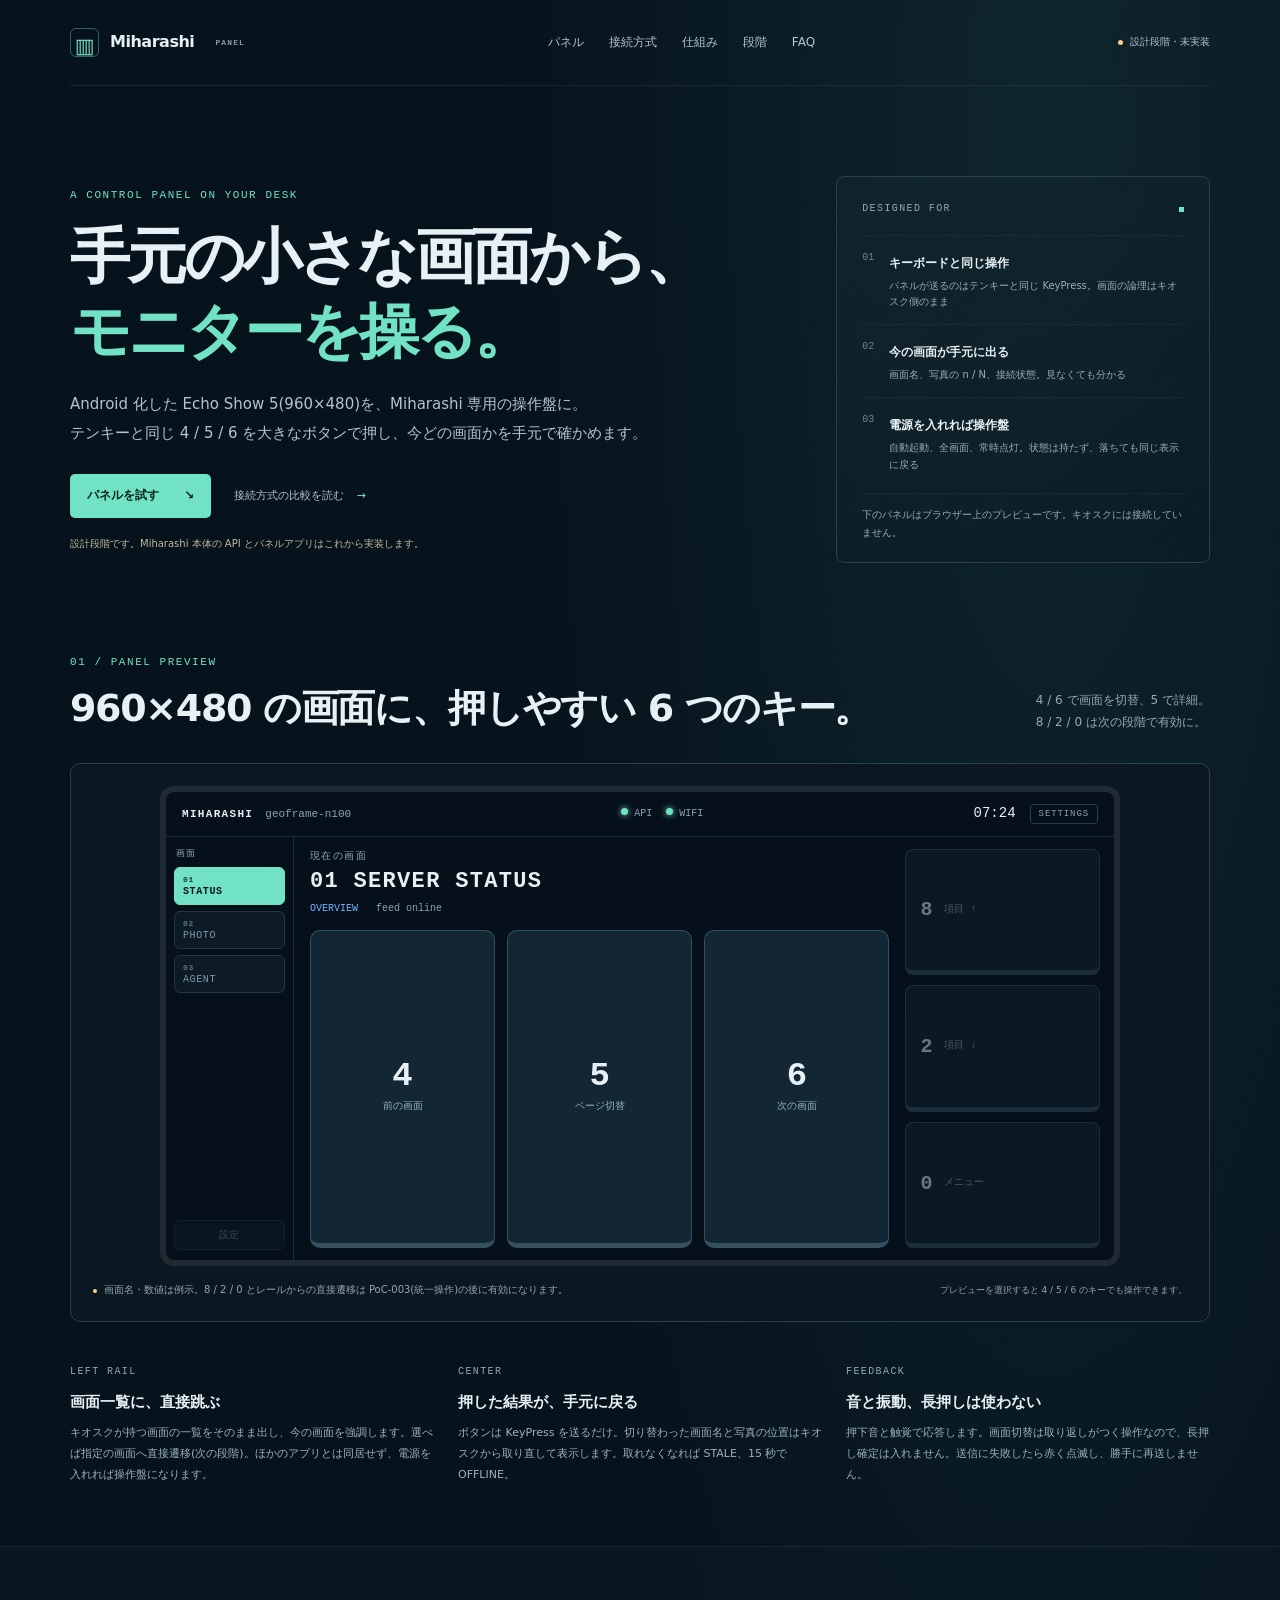
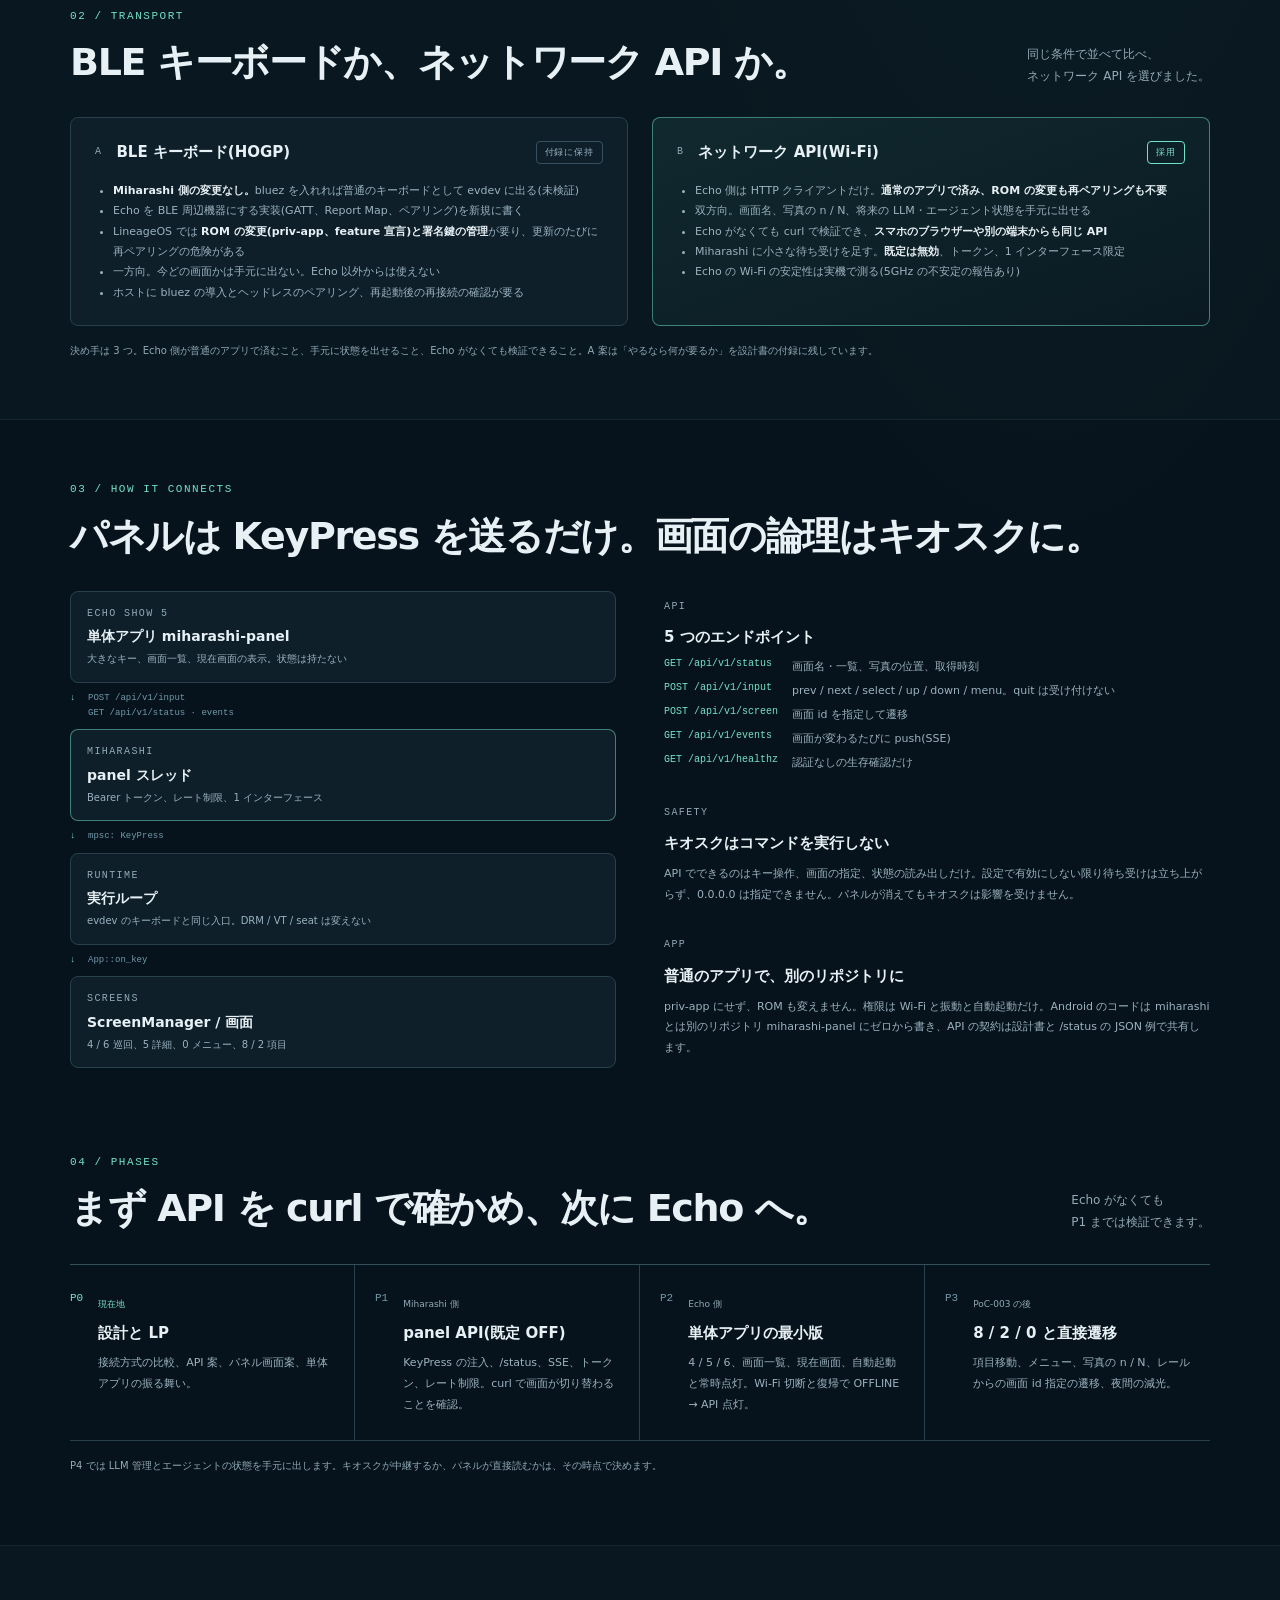
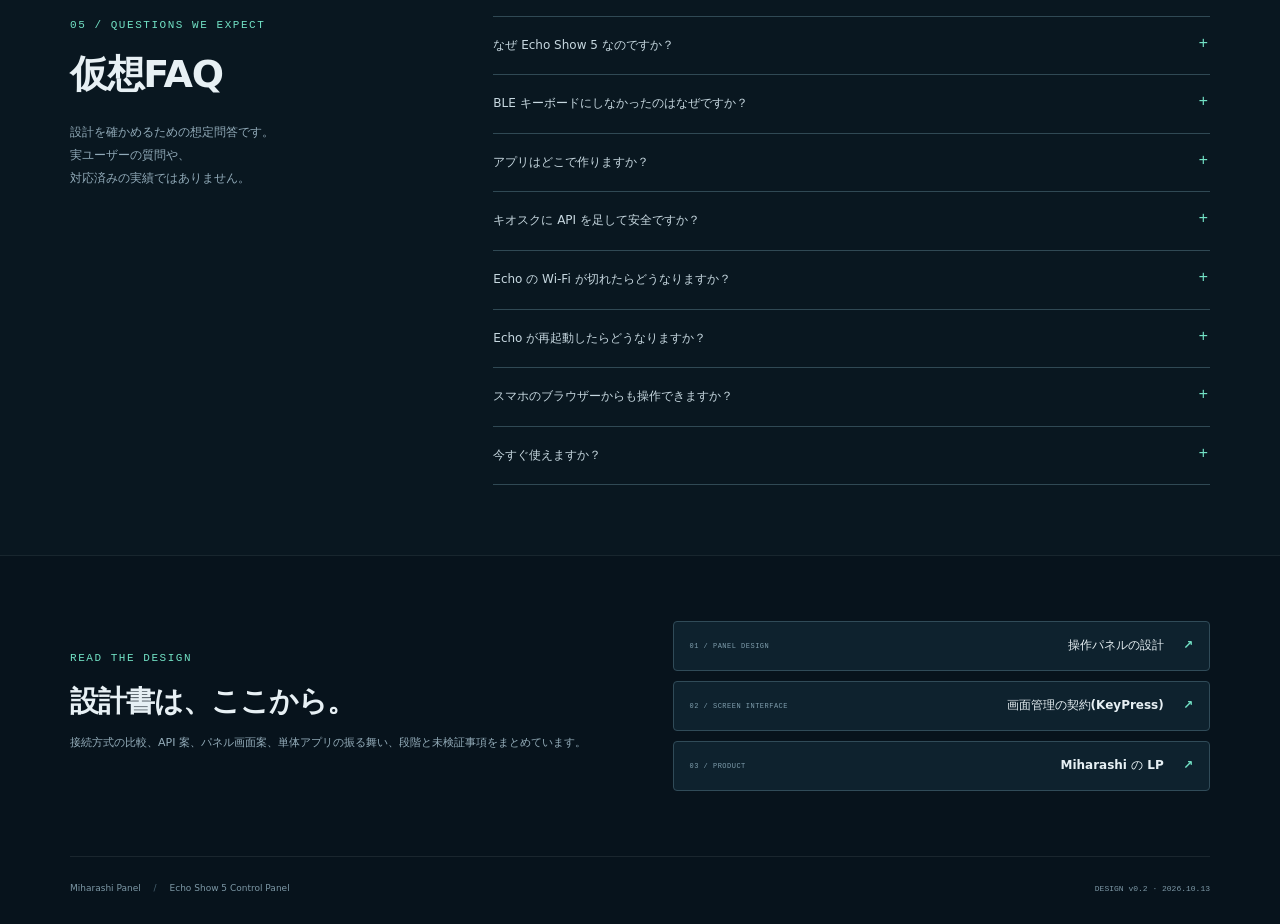
==== commit 924c3123: "docs(panel): redesign as a standalone app, v0.2 Drop the shared-device / derived-app premise. The Ec" ====
--- a/site/panel/index.html
+++ b/site/panel/index.html
@@ -4,7 +4,7 @@
   <meta charset="utf-8">
   <meta name="viewport" content="width=device-width, initial-scale=1">
   <meta name="theme-color" content="#07131c">
-  <meta name="description" content="Miharashi 操作パネル。Android 化した Echo Show 5 を手元の操作盤にして、モニターのキオスクを 4 / 5 / 6 / 0 / 8 / 2 で操作し、今の画面を手元で確かめる。接続方式(BLE キーボード / ネットワーク API)の比較と設計。">
+  <meta name="description" content="Miharashi 操作パネル。Android 化した Echo Show 5 で動く Miharashi 専用の単体アプリ。モニターのキオスクを 4 / 5 / 6 / 0 / 8 / 2 で操作し、今の画面を手元で確かめる。接続方式(BLE キーボード / ネットワーク API)の比較と設計。">
   <title>Miharashi Panel — 手元の小さな画面から、モニターを操る。</title>
   <link rel="stylesheet" href="../styles.css">
   <link rel="stylesheet" href="panel.css">
@@ -23,7 +23,7 @@
       <div class="hero-copy">
         <p class="eyebrow">A control panel on your desk</p>
         <h1 id="hero-title">手元の小さな画面から、<br><span>モニターを操る。</span></h1>
-        <p class="hero-lead">Android 化した Echo Show 5(960×480)を、Miharashi の操作盤に。<br class="wide-only">テンキーと同じ 4 / 5 / 6 を大きなボタンで押し、今どの画面かを手元で確かめます。</p>
+        <p class="hero-lead">Android 化した Echo Show 5(960×480)を、Miharashi 専用の操作盤に。<br class="wide-only">テンキーと同じ 4 / 5 / 6 を大きなボタンで押し、今どの画面かを手元で確かめます。</p>
         <div class="hero-actions"><a class="button primary" href="#preview">パネルを試す <span aria-hidden="true">↘</span></a><a class="text-link" href="#transport">接続方式の比較を読む <span aria-hidden="true">→</span></a></div>
         <p class="hero-status">設計段階です。Miharashi 本体の API とパネルアプリはこれから実装します。</p>
       </div>
@@ -31,7 +31,7 @@
         <div class="note-heading"><span class="micro-label">DESIGNED FOR</span><span class="tiny-square" aria-hidden="true"></span></div>
         <div class="note-item"><span class="note-index">01</span><div><strong>キーボードと同じ操作</strong><p>パネルが送るのはテンキーと同じ KeyPress。画面の論理はキオスク側のまま</p></div></div>
         <div class="note-item"><span class="note-index">02</span><div><strong>今の画面が手元に出る</strong><p>画面名、写真の n / N、接続状態。見なくても分かる</p></div></div>
-        <div class="note-item"><span class="note-index">03</span><div><strong>Wi-Fi の小さな API</strong><p>既定は無効。トークンと 1 つのインターフェースに限定</p></div></div>
+        <div class="note-item"><span class="note-index">03</span><div><strong>電源を入れれば操作盤</strong><p>自動起動、全画面、常時点灯。状態は持たず、落ちても同じ表示に戻る</p></div></div>
         <p class="note-disclaimer">下のパネルはブラウザー上のプレビューです。キオスクには接続していません。</p>
       </aside>
     </section>
@@ -40,32 +40,34 @@
       <div class="section-heading"><div><p class="eyebrow">01 / Panel preview</p><h2 id="preview-title">960×480 の画面に、<br class="mobile-only">押しやすい 6 つのキー。</h2></div><p class="section-aside">4 / 6 で画面を切替、5 で詳細。<br>8 / 2 / 0 は次の段階で有効に。</p></div>
 
       <div class="panel-shell">
-        <div class="panel-device" data-panel tabindex="0" aria-label="操作パネルのプレビュー。4 で前の画面、6 で次の画面、5 で詳細">
+        <div class="panel-device" data-panel tabindex="0" aria-label="操作パネルのプレビュー。4 で前の画面、6 で次の画面、5 で詳細。左の一覧で画面を直接選べます">
           <header class="panel-head">
             <div class="panel-title"><strong>MIHARASHI</strong><span>geoframe-n100</span></div>
             <div class="panel-dots"><span class="dot on" id="dot-api">API</span><span class="dot on">WIFI</span></div>
             <div class="panel-clock"><span id="panel-clock">12:48</span><button type="button" class="panel-settings" aria-label="設定(プレビューでは動作しません)">SETTINGS</button></div>
           </header>
           <div class="panel-body">
-            <nav class="panel-rail" aria-label="プロバイダー">
-              <button type="button" disabled>CODEX</button>
-              <button type="button" disabled>CLAUDE</button>
-              <button type="button" disabled>OMP</button>
-              <button type="button" class="is-active" aria-current="true">MIHARASHI</button>
+            <nav class="panel-rail" aria-label="画面一覧">
+              <span class="micro-label rail-label">画面</span>
+              <ol id="screen-strip">
+                <li class="is-current"><button type="button" data-screen="0"><b>01</b>STATUS</button></li>
+                <li><button type="button" data-screen="1"><b>02</b>PHOTO</button></li>
+                <li><button type="button" data-screen="2"><b>03</b>AGENT</button></li>
+              </ol>
               <span class="rail-spacer"></span>
-              <button type="button" disabled class="rail-back">戻る</button>
+              <button type="button" disabled class="rail-back">設定</button>
             </nav>
             <div class="panel-center">
-              <div class="screen-strip" aria-live="polite">
+              <div class="panel-now" aria-live="polite">
                 <span class="micro-label">現在の画面</span>
-                <ol id="screen-strip"><li data-i="0" class="is-current"><b>01</b>SERVER STATUS</li><li data-i="1"><b>02</b>PHOTO FRAME</li><li data-i="2"><b>03</b>AGENT</li></ol>
+                <strong id="panel-screen-title">01 SERVER STATUS</strong>
+                <p class="panel-status"><span id="panel-detail">OVERVIEW</span><span id="panel-photo" hidden>写真 12 / 187</span><span>feed online</span></p>
               </div>
               <div class="big-keys">
                 <button type="button" data-key="prev"><kbd>4</kbd><span>前の画面</span></button>
                 <button type="button" data-key="select"><kbd>5</kbd><span id="select-label">詳細 / 決定</span></button>
                 <button type="button" data-key="next"><kbd>6</kbd><span>次の画面</span></button>
               </div>
-              <p class="panel-status"><span id="panel-detail">OVERVIEW</span><span id="panel-photo" hidden>写真 12 / 187</span><span>feed online</span></p>
             </div>
             <div class="side-keys" aria-label="次の段階で有効になるキー">
               <button type="button" disabled><kbd>8</kbd><span>項目 ↑</span></button>
@@ -74,13 +76,13 @@
             </div>
           </div>
         </div>
-        <div class="panel-caption"><p><span class="caption-dot" aria-hidden="true"></span>画面名・数値は例示。8 / 2 / 0 は PoC-003(統一操作)の後に有効になります。</p><span>プレビューを選択すると 4 / 5 / 6 のキーでも操作できます。</span></div>
+        <div class="panel-caption"><p><span class="caption-dot" aria-hidden="true"></span>画面名・数値は例示。8 / 2 / 0 とレールからの直接遷移は PoC-003(統一操作)の後に有効になります。</p><span>プレビューを選択すると 4 / 5 / 6 のキーでも操作できます。</span></div>
       </div>
 
       <div class="panel-notes">
-        <article><span class="micro-label">LEFT RAIL</span><h3>ほかの操作盤と同居する</h3><p>参考にした Echo Show 5 の操作盤は、Codex / Claude Code / OMP の切替をレールに持ちます。Miharashi はその 4 つ目として足し、端末の設定を変えずに使います。</p></article>
+        <article><span class="micro-label">LEFT RAIL</span><h3>画面一覧に、直接跳ぶ</h3><p>キオスクが持つ画面の一覧をそのまま出し、今の画面を強調します。選べば指定の画面へ直接遷移(次の段階)。ほかのアプリとは同居せず、電源を入れれば操作盤になります。</p></article>
         <article><span class="micro-label">CENTER</span><h3>押した結果が、手元に戻る</h3><p>ボタンは KeyPress を送るだけ。切り替わった画面名と写真の位置はキオスクから取り直して表示します。取れなくなれば STALE、15 秒で OFFLINE。</p></article>
-        <article><span class="micro-label">FEEDBACK</span><h3>音と振動、長押しは使わない</h3><p>押下音と触覚で応答します。画面切替は取り返しがつく操作なので、長押し確定は入れません。</p></article>
+        <article><span class="micro-label">FEEDBACK</span><h3>音と振動、長押しは使わない</h3><p>押下音と触覚で応答します。画面切替は取り返しがつく操作なので、長押し確定は入れません。送信に失敗したら赤く点滅し、勝手に再送しません。</p></article>
       </div>
     </section>
 
@@ -92,24 +94,24 @@
             <div class="transport-head"><span class="micro-label">A</span><h3>BLE キーボード(HOGP)</h3><span class="transport-tag">付録に保持</span></div>
             <ul>
               <li><b>Miharashi 側の変更なし。</b>bluez を入れれば普通のキーボードとして evdev に出る(未検証)</li>
-              <li>Echo 側は素のキーボードレポートの送信と Report Map の作り直しが要り、<b>再ペアリング</b>になる</li>
-              <li>BLE は 1 ホストだけ。<b>Codex 用の操作盤(Mac とボンド)と同じ端末では両立しない</b></li>
-              <li>一方向。今どの画面かは手元に出ない</li>
+              <li>Echo を BLE 周辺機器にする実装(GATT、Report Map、ペアリング)を新規に書く</li>
+              <li>LineageOS では <b>ROM の変更(priv-app、feature 宣言)と署名鍵の管理</b>が要り、更新のたびに再ペアリングの危険がある</li>
+              <li>一方向。今どの画面かは手元に出ない。Echo 以外からは使えない</li>
               <li>ホストに bluez の導入とヘッドレスのペアリング、再起動後の再接続の確認が要る</li>
             </ul>
           </article>
           <article class="transport-card is-chosen">
             <div class="transport-head"><span class="micro-label">B</span><h3>ネットワーク API(Wi-Fi)</h3><span class="transport-tag chosen">採用</span></div>
             <ul>
-              <li>Echo 側は HTTP クライアントを足すだけ。<b>ROM の変更も再ペアリングも不要</b></li>
-              <li>Codex 用の操作盤と<b>同じ端末で同居できる</b>(BLE は Mac、Wi-Fi は Miharashi)</li>
+              <li>Echo 側は HTTP クライアントだけ。<b>通常のアプリで済み、ROM の変更も再ペアリングも不要</b></li>
               <li>双方向。画面名、写真の n / N、将来の LLM・エージェント状態を手元に出せる</li>
+              <li>Echo がなくても curl で検証でき、<b>スマホのブラウザーや別の端末からも同じ API</b></li>
               <li>Miharashi に小さな待ち受けを足す。<b>既定は無効</b>、トークン、1 インターフェース限定</li>
               <li>Echo の Wi-Fi の安定性は実機で測る(5GHz の不安定の報告あり)</li>
             </ul>
           </article>
         </div>
-        <p class="scope-note">決め手は 3 つ。同じ端末で同居できること、参考実装が一番苦労した priv-app・署名鍵・HID の復帰を避けられること、手元に状態を出せること。A 案は「やるなら何が要るか」を設計書の付録に残しています。</p>
+        <p class="scope-note">決め手は 3 つ。Echo 側が普通のアプリで済むこと、手元に状態を出せること、Echo がなくても検証できること。A 案は「やるなら何が要るか」を設計書の付録に残しています。</p>
       </div>
     </section>
 
@@ -117,7 +119,7 @@
       <div class="section-heading"><div><p class="eyebrow">03 / How it connects</p><h2 id="how-title">パネルは KeyPress を送るだけ。<br class="mobile-only">画面の論理はキオスクに。</h2></div></div>
       <div class="how-grid">
         <div class="how-flow" aria-label="接続の流れ">
-          <div class="how-node"><span class="micro-label">ECHO SHOW 5</span><strong>パネルアプリ</strong><span>大きなキー、現在画面の表示</span></div>
+          <div class="how-node"><span class="micro-label">ECHO SHOW 5</span><strong>単体アプリ miharashi-panel</strong><span>大きなキー、画面一覧、現在画面の表示。状態は持たない</span></div>
           <div class="how-arrow" aria-hidden="true">POST /api/v1/input<br>GET /api/v1/status · events</div>
           <div class="how-node accent"><span class="micro-label">MIHARASHI</span><strong>panel スレッド</strong><span>Bearer トークン、レート制限、1 インターフェース</span></div>
           <div class="how-arrow" aria-hidden="true">mpsc: KeyPress</div>
@@ -128,6 +130,7 @@
         <div class="how-copy">
           <article><span class="micro-label">API</span><h3>5 つのエンドポイント</h3><dl class="api-list"><dt>GET /api/v1/status</dt><dd>画面名・一覧、写真の位置、取得時刻</dd><dt>POST /api/v1/input</dt><dd>prev / next / select / up / down / menu。quit は受け付けない</dd><dt>POST /api/v1/screen</dt><dd>画面 id を指定して遷移</dd><dt>GET /api/v1/events</dt><dd>画面が変わるたびに push(SSE)</dd><dt>GET /api/v1/healthz</dt><dd>認証なしの生存確認だけ</dd></dl></article>
           <article><span class="micro-label">SAFETY</span><h3>キオスクはコマンドを実行しない</h3><p>API でできるのはキー操作、画面の指定、状態の読み出しだけ。設定で有効にしない限り待ち受けは立ち上がらず、0.0.0.0 は指定できません。パネルが消えてもキオスクは影響を受けません。</p></article>
+          <article><span class="micro-label">APP</span><h3>普通のアプリで、別のリポジトリに</h3><p>priv-app にせず、ROM も変えません。権限は Wi-Fi と振動と自動起動だけ。Android のコードは miharashi とは別のリポジトリ miharashi-panel にゼロから書き、API の契約は設計書と /status の JSON 例で共有します。</p></article>
         </div>
       </div>
     </section>
@@ -135,25 +138,27 @@
     <section class="shell scope-section" id="phases" aria-labelledby="phases-title">
       <div class="section-heading"><div><p class="eyebrow">04 / Phases</p><h2 id="phases-title">まず API を curl で確かめ、<br class="mobile-only">次に Echo へ。</h2></div><p class="section-aside">Echo がなくても<br>P1 までは検証できます。</p></div>
       <ol class="roadmap panel-roadmap">
-        <li class="current"><span class="roadmap-step">P0</span><div><span class="roadmap-state">現在地</span><h3>設計と LP</h3><p>接続方式の比較、API 案、パネル画面案、置き場所。</p></div></li>
+        <li class="current"><span class="roadmap-step">P0</span><div><span class="roadmap-state">現在地</span><h3>設計と LP</h3><p>接続方式の比較、API 案、パネル画面案、単体アプリの振る舞い。</p></div></li>
         <li><span class="roadmap-step">P1</span><div><span class="roadmap-state">Miharashi 側</span><h3>panel API(既定 OFF)</h3><p>KeyPress の注入、/status、SSE、トークン、レート制限。curl で画面が切り替わることを確認。</p></div></li>
-        <li><span class="roadmap-step">P2</span><div><span class="roadmap-state">Echo 側</span><h3>Miharashi プロバイダー</h3><p>4 / 5 / 6 と現在画面の表示。Wi-Fi 切断と復帰で OFFLINE → API 点灯。</p></div></li>
-        <li><span class="roadmap-step">P3</span><div><span class="roadmap-state">PoC-003 の後</span><h3>8 / 2 / 0 と直接遷移</h3><p>項目移動、メニュー、写真の n / N、画面 id 指定の遷移。</p></div></li>
+        <li><span class="roadmap-step">P2</span><div><span class="roadmap-state">Echo 側</span><h3>単体アプリの最小版</h3><p>4 / 5 / 6、画面一覧、現在画面、自動起動と常時点灯。Wi-Fi 切断と復帰で OFFLINE → API 点灯。</p></div></li>
+        <li><span class="roadmap-step">P3</span><div><span class="roadmap-state">PoC-003 の後</span><h3>8 / 2 / 0 と直接遷移</h3><p>項目移動、メニュー、写真の n / N、レールからの画面 id 指定の遷移、夜間の減光。</p></div></li>
       </ol>
       <p class="scope-note">P4 では LLM 管理とエージェントの状態を手元に出します。キオスクが中継するか、パネルが直接読むかは、その時点で決めます。</p>
     </section>
 
     <section class="faq-section" id="faq" aria-labelledby="faq-title"><div class="shell faq-grid"><div class="faq-intro"><p class="eyebrow">05 / Questions we expect</p><h2 id="faq-title">仮想FAQ</h2><p>設計を確かめるための想定問答です。<br>実ユーザーの質問や、<br>対応済みの実績ではありません。</p></div><div class="faq-list">
-      <details><summary>なぜ Echo Show 5 なのですか？</summary><p>Android 化した Echo Show 5(960×480)を Codex 用の操作盤にした実装がすでにあり、常駐サービス、起動時の自動開始、Canvas で描く大きなボタン、押下音と触覚、設定画面が流用できるからです。</p></details>
-      <details><summary>BLE キーボードにしなかったのはなぜですか？</summary><p>Miharashi 側の変更がゼロという利点はありますが、BLE は 1 ホストだけなので Mac とボンドした同じ端末では両立せず、手元に状態も出せません。Report Map の作り直しと再ペアリングも要ります。設計書の付録に「やるなら何が要るか」を残しています。</p></details>
+      <details><summary>なぜ Echo Show 5 なのですか？</summary><p>960×480 の横長画面が机に置く操作盤にちょうどよく、Android 化すれば普通のアプリが動くからです。Miharashi 専用の単体アプリとして全画面・常時点灯で使い、ほかの用途との同居は考えません。</p></details>
+      <details><summary>BLE キーボードにしなかったのはなぜですか？</summary><p>Miharashi 側の変更がゼロという利点はありますが、Echo を BLE 周辺機器にするには ROM の変更(priv-app、feature 宣言)と署名鍵の管理が要り、更新のたびに再ペアリングの危険があります。手元に状態も出せません。設計書の付録に「やるなら何が要るか」を残しています。</p></details>
+      <details><summary>アプリはどこで作りますか？</summary><p>miharashi とは別のリポジトリ miharashi-panel で、ゼロから書きます。Rust のワークスペースに Android SDK や署名鍵を持ち込まないためです。API の契約は miharashi 側の設計書と /status の JSON 例で共有します。</p></details>
       <details><summary>キオスクに API を足して安全ですか？</summary><p>既定は無効で、有効にしても Bearer トークンと 1 つのインターフェースに限ります。できるのはキー操作、画面の指定、状態の読み出しだけで、コマンドは実行しません。</p></details>
       <details><summary>Echo の Wi-Fi が切れたらどうなりますか？</summary><p>パネルは STALE、15 秒で OFFLINE を表示して再接続を続けます。キオスクは影響を受けません。</p></details>
+      <details><summary>Echo が再起動したらどうなりますか？</summary><p>起動時に自動で前面に出て、/status を取り直します。アプリは状態を持たないので、落ちても殺されても同じ表示に戻ります。</p></details>
       <details><summary>スマホのブラウザーからも操作できますか？</summary><p>同じ API なので、ブラウザー向けの小さなページも作れます。まずは Echo のネイティブアプリ(全画面、常時点灯)を優先します。</p></details>
       <details><summary>今すぐ使えますか？</summary><p>現在は設計段階です。P1 で Miharashi 側の API を実装し、curl で確認したうえで P2 の Echo アプリに進みます。</p></details>
     </div></div></section>
 
-    <section class="shell docs-section" aria-labelledby="docs-title"><div><p class="eyebrow">Read the design</p><h2 id="docs-title">設計書は、ここから。</h2><p>接続方式の比較、API 案、パネル画面案、段階と未検証事項をまとめています。</p></div><div class="doc-links"><a href="https://github.com/ysogabe/miharashi/blob/main/docs/panel/DESIGN.md"><span>01 / PANEL DESIGN</span><strong>操作パネルの設計 <span aria-hidden="true">↗</span></strong></a><a href="https://github.com/ysogabe/miharashi/pull/10"><span>02 / SCREEN INTERFACE</span><strong>画面管理の契約(KeyPress) <span aria-hidden="true">↗</span></strong></a><a href="../"><span>03 / PRODUCT</span><strong>Miharashi の LP <span aria-hidden="true">↗</span></strong></a></div></section>
+    <section class="shell docs-section" aria-labelledby="docs-title"><div><p class="eyebrow">Read the design</p><h2 id="docs-title">設計書は、ここから。</h2><p>接続方式の比較、API 案、パネル画面案、単体アプリの振る舞い、段階と未検証事項をまとめています。</p></div><div class="doc-links"><a href="https://github.com/ysogabe/miharashi/blob/main/docs/panel/DESIGN.md"><span>01 / PANEL DESIGN</span><strong>操作パネルの設計 <span aria-hidden="true">↗</span></strong></a><a href="https://github.com/ysogabe/miharashi/pull/10"><span>02 / SCREEN INTERFACE</span><strong>画面管理の契約(KeyPress) <span aria-hidden="true">↗</span></strong></a><a href="../"><span>03 / PRODUCT</span><strong>Miharashi の LP <span aria-hidden="true">↗</span></strong></a></div></section>
   </main>
-  <footer class="shell footer"><span>Miharashi Panel <span class="footer-separator">/</span> Echo Show 5 Control Panel</span><span>DESIGN v0.1 · 2026.10.13 · LOCAL PREVIEW</span></footer>
+  <footer class="shell footer"><span>Miharashi Panel <span class="footer-separator">/</span> Echo Show 5 Control Panel</span><span>DESIGN v0.2 · 2026.10.13</span></footer>
 </body>
 </html>
--- a/site/panel/panel.css
+++ b/site/panel/panel.css
@@ -14,22 +14,24 @@
 .panel-settings{font:9px var(--mono);letter-spacing:.1em;color:#8aa3b0;background:none;border:1px solid #2a3f4c;border-radius:4px;padding:4px 8px}
 .panel-body{flex:1;display:grid;grid-template-columns:13.5% 1fr 22%;min-height:0}
 .panel-rail{display:flex;flex-direction:column;gap:6px;padding:10px 8px;border-right:1px solid #1d2e3a}
-.panel-rail button{font:10px var(--mono);letter-spacing:.06em;text-align:left;padding:9px 8px;border:1px solid #243643;border-radius:6px;background:#0c1b26;color:#7f98a6}
-.panel-rail button.is-active{color:var(--bg);background:var(--mint);border-color:var(--mint);font-weight:700}
+.panel-rail ol{list-style:none;margin:0;padding:0;display:flex;flex-direction:column;gap:6px}
+.panel-rail .rail-label{font-size:9px;padding:0 2px}
+.panel-rail button{width:100%;font:10px var(--mono);letter-spacing:.06em;text-align:left;padding:7px 8px;border:1px solid #243643;border-radius:6px;background:#0c1b26;color:#7f98a6}
+.panel-rail li b{display:block;font-size:8px;color:#5e7684;margin-bottom:2px}
+.panel-rail li.is-current button{color:var(--bg);background:var(--mint);border-color:var(--mint);font-weight:700}
+.panel-rail li.is-current button b{color:#0b3b33}
+.panel-rail button.is-pressed{transform:translateY(1px)}
 .panel-rail .rail-spacer{flex:1}
 .panel-rail .rail-back{text-align:center}
 .panel-center{display:flex;flex-direction:column;gap:12px;padding:12px 16px;min-width:0}
-.screen-strip ol{list-style:none;margin:6px 0 0;padding:0;display:flex;gap:8px}
-.screen-strip li{flex:1;padding:8px 10px;border:1px solid #243643;border-radius:6px;font-size:10px;color:#7f98a6;white-space:nowrap;overflow:hidden;text-overflow:ellipsis}
-.screen-strip li b{display:block;font-size:9px;color:#5e7684;margin-bottom:2px}
-.screen-strip li.is-current{border-color:var(--mint);color:var(--ink);background:#10262d}
-.screen-strip li.is-current b{color:var(--mint)}
+.panel-now{display:flex;flex-direction:column;gap:4px}
+.panel-now strong{font-size:22px;letter-spacing:.06em;line-height:1.2;white-space:nowrap;overflow:hidden;text-overflow:ellipsis}
 .big-keys{flex:1;display:grid;grid-template-columns:repeat(3,1fr);gap:12px;min-height:0}
 .big-keys button,.side-keys button{display:flex;flex-direction:column;align-items:center;justify-content:center;gap:6px;border:1px solid #35515f;border-bottom-width:5px;border-radius:10px;background:#122634;color:var(--ink)}
 .big-keys kbd{font:700 34px var(--mono);line-height:1}
 .big-keys span,.side-keys span{font-size:10px;color:#9bb2bf}
 .big-keys button:active,.big-keys button.is-pressed{transform:translateY(2px);border-bottom-width:3px;background:#16384a}
-.panel-status{display:flex;gap:18px;margin:0;font-size:10px;color:#8aa3b0}
+.panel-status{display:flex;gap:18px;margin:2px 0 0;font-size:10px;color:#8aa3b0}
 .panel-status span:first-child{color:var(--blue)}
 .side-keys{display:flex;flex-direction:column;gap:10px;padding:12px 14px 12px 0}
 .side-keys button{flex:1;flex-direction:row;justify-content:flex-start;gap:12px;padding:0 14px;border-radius:8px}
@@ -66,5 +68,5 @@
 .api-list dd{margin:0;color:#9bb2bf}
 .panel-roadmap{grid-template-columns:repeat(4,1fr)}
 @media(max-width:1000px){.panel-notes,.transport-grid,.how-grid{grid-template-columns:1fr}.panel-roadmap{grid-template-columns:repeat(2,1fr)}}
-@media(max-width:780px){.panel-shell{padding:12px}.panel-device{aspect-ratio:auto;min-height:420px}.panel-body{grid-template-columns:1fr}.panel-rail{flex-direction:row;flex-wrap:wrap;border-right:0;border-bottom:1px solid #1d2e3a}.panel-rail .rail-spacer{display:none}.side-keys{flex-direction:row;padding:0 12px 12px}.big-keys kbd{font-size:26px}.panel-clock .panel-settings{display:none}.panel-caption{flex-direction:column;align-items:flex-start}}
+@media(max-width:780px){.panel-shell{padding:12px}.panel-device{aspect-ratio:auto;min-height:420px}.panel-body{grid-template-columns:1fr}.panel-rail{flex-direction:row;flex-wrap:wrap;align-items:center;border-right:0;border-bottom:1px solid #1d2e3a}.panel-rail ol{flex:1;flex-direction:row}.panel-rail .rail-spacer{display:none}.panel-rail .rail-back{width:auto}.panel-now strong{font-size:18px}.side-keys{flex-direction:row;padding:0 12px 12px}.big-keys kbd{font-size:26px}.panel-clock .panel-settings{display:none}.panel-caption{flex-direction:column;align-items:flex-start}}
 @media(max-width:520px){.panel-roadmap{grid-template-columns:1fr}.panel-roadmap>li{border-right:0;border-bottom:1px solid #29404d;padding-left:0}.panel-dots{display:none}}
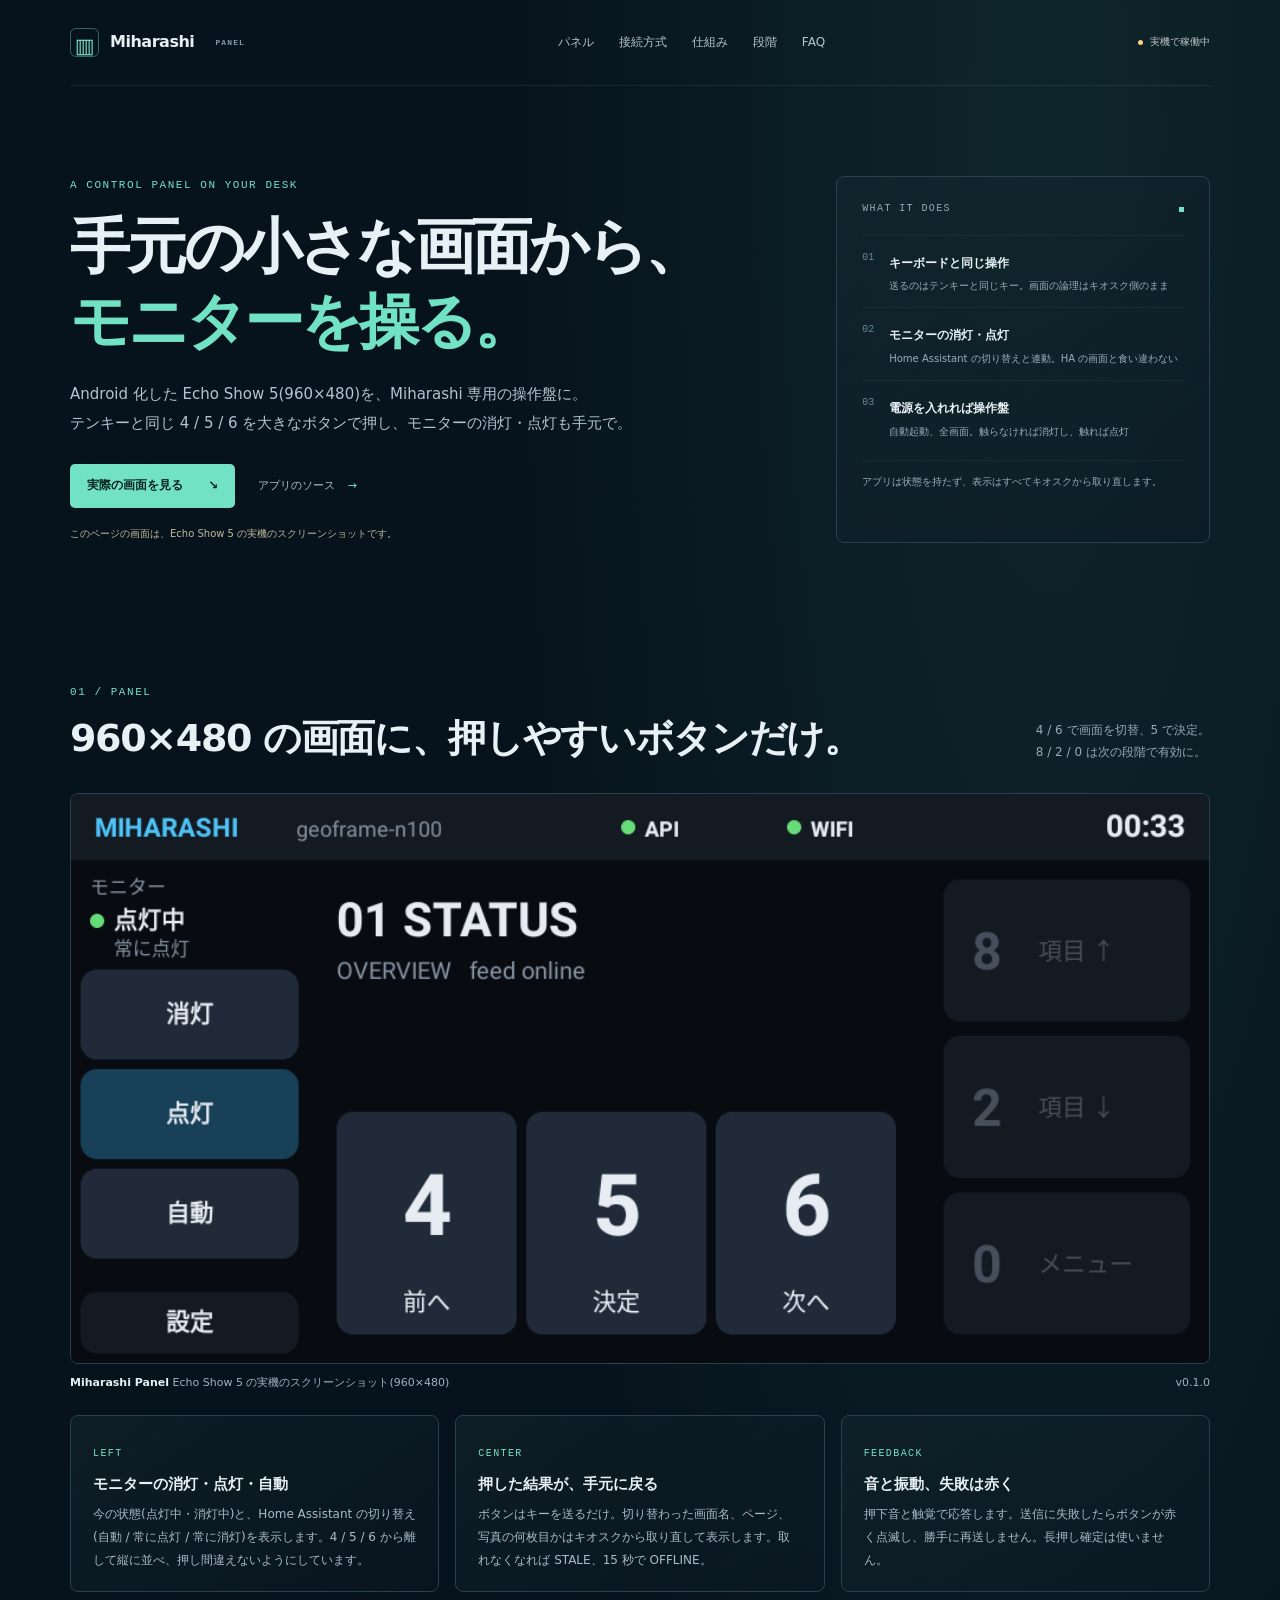
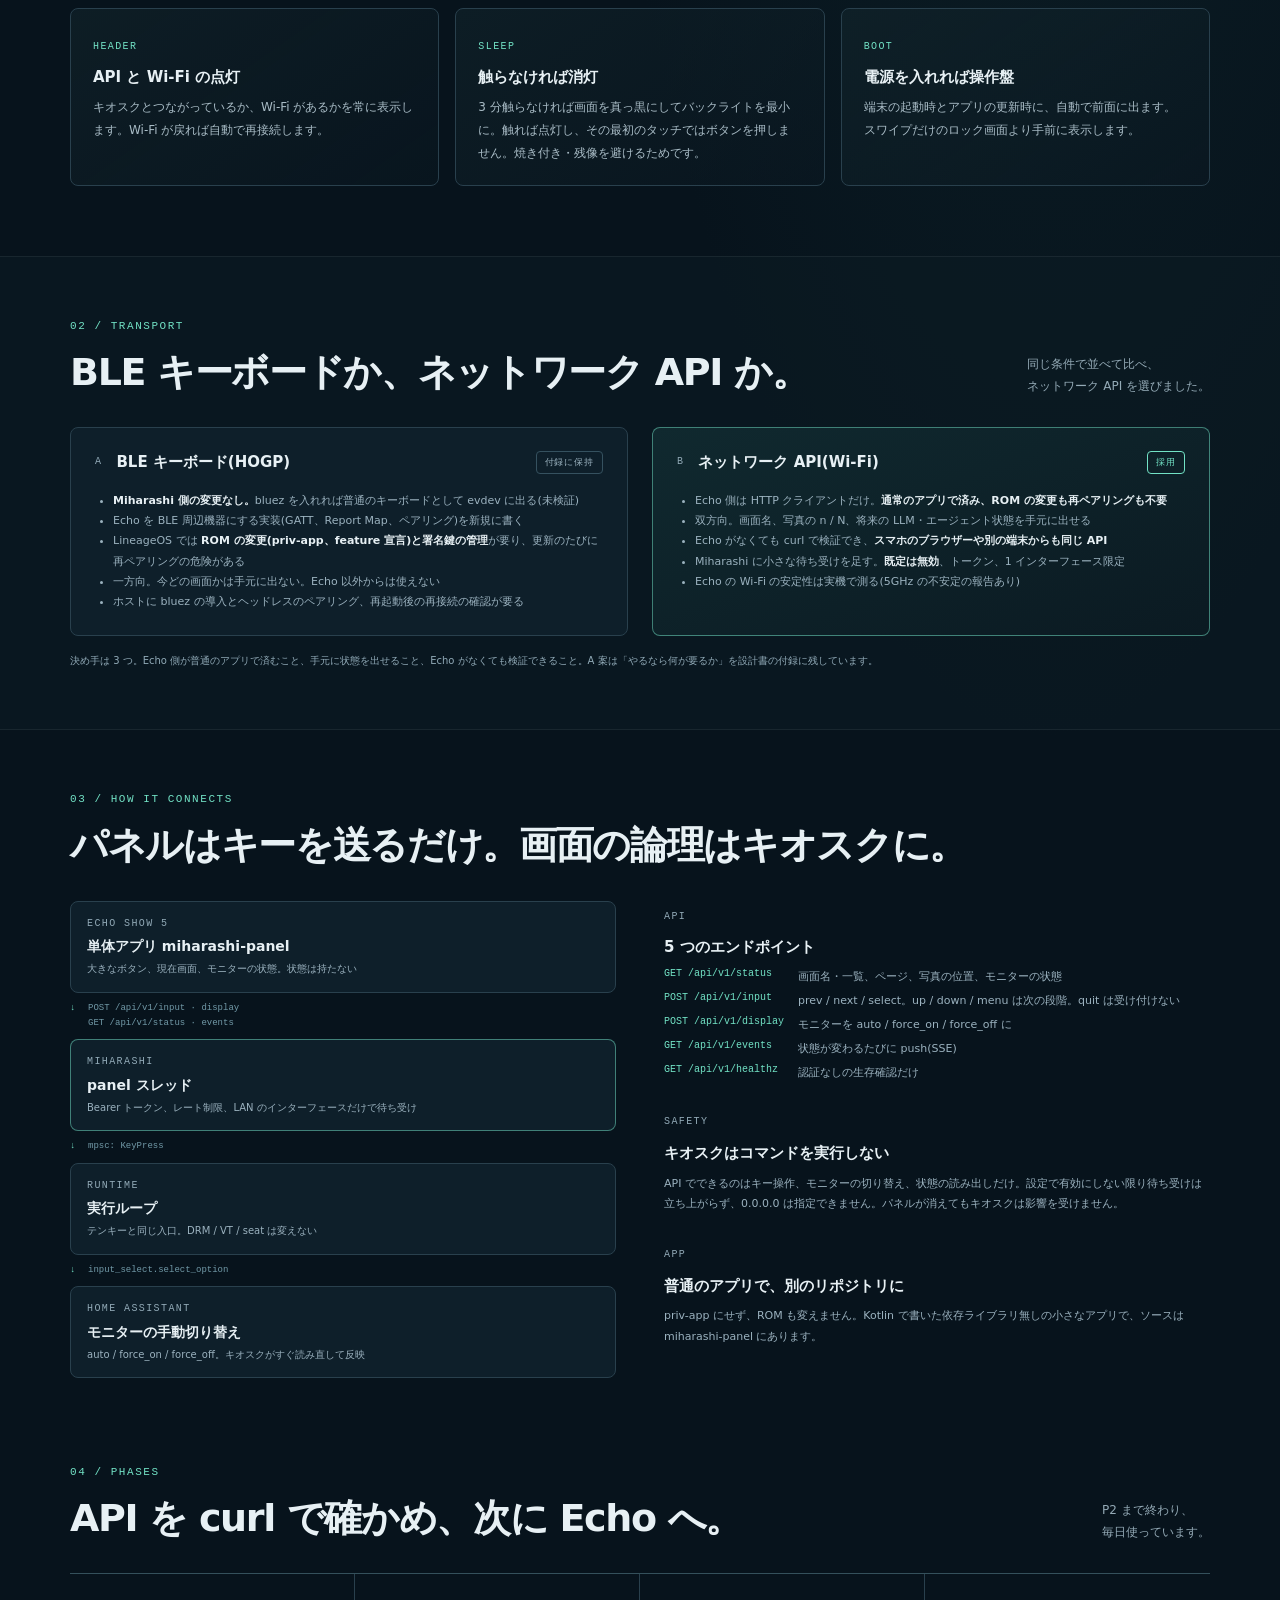
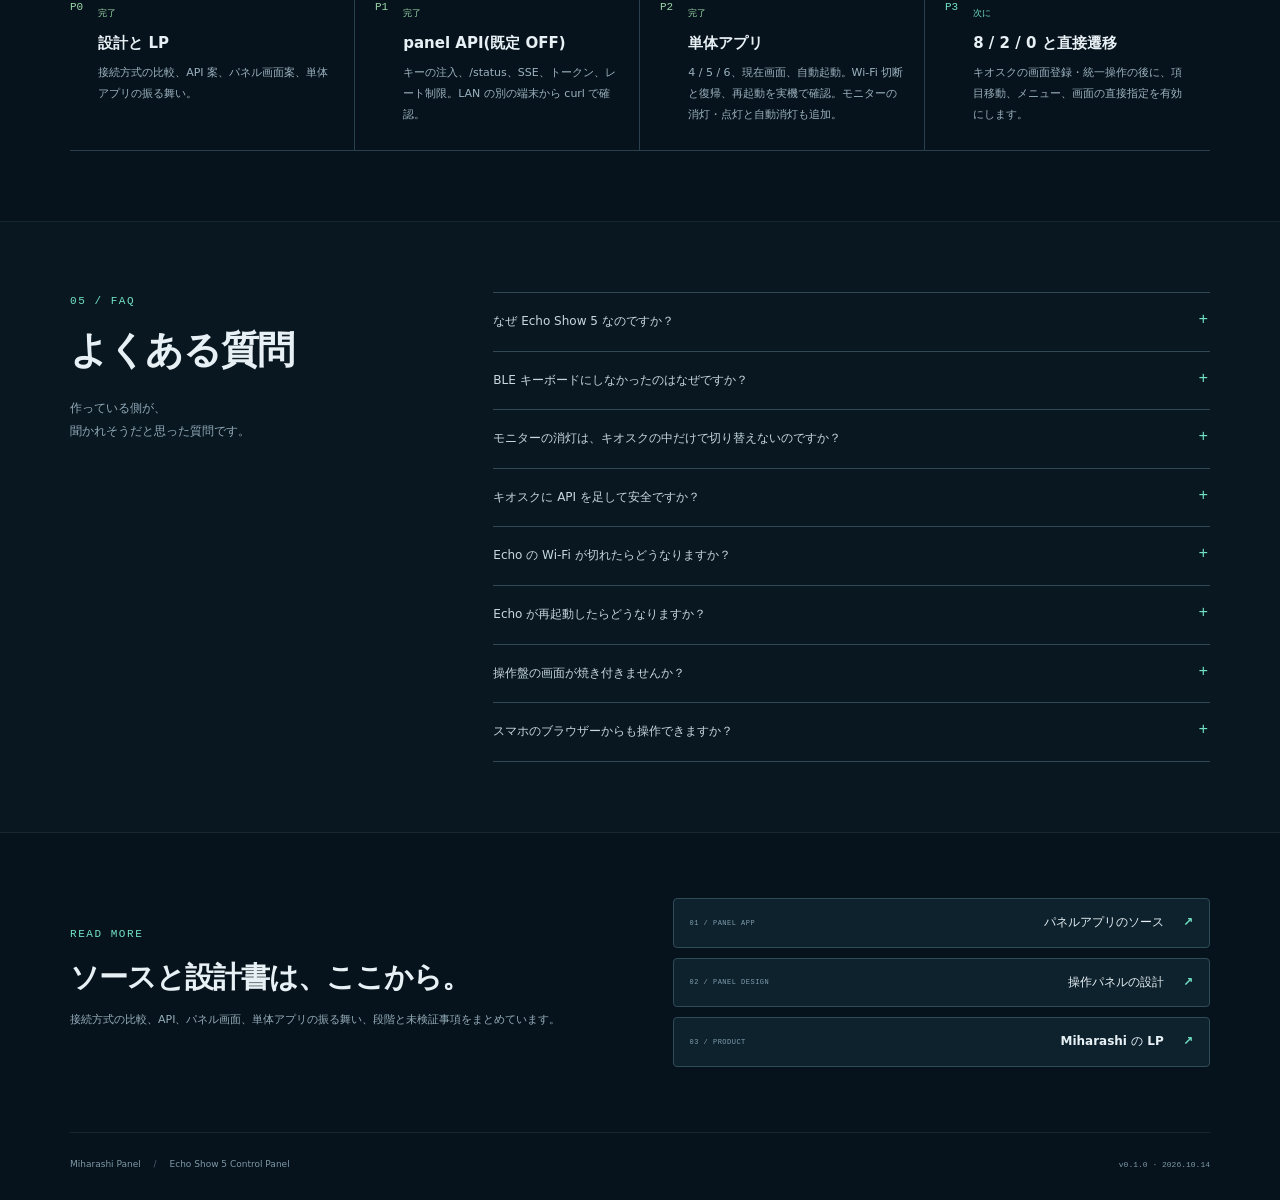
==== commit 8ed720a9: "docs: LPs with real screenshots, README as an introduction, usage in docs - LP (site/index.html): re" ====
--- a/site/panel/index.html
+++ b/site/panel/index.html
@@ -4,18 +4,18 @@
   <meta charset="utf-8">
   <meta name="viewport" content="width=device-width, initial-scale=1">
   <meta name="theme-color" content="#07131c">
-  <meta name="description" content="Miharashi 操作パネル。Android 化した Echo Show 5 で動く Miharashi 専用の単体アプリ。モニターのキオスクを 4 / 5 / 6 / 0 / 8 / 2 で操作し、今の画面を手元で確かめる。接続方式(BLE キーボード / ネットワーク API)の比較と設計。">
+  <meta name="description" content="Miharashi Panel。Android 化した Echo Show 5 で動く Miharashi 専用の操作盤アプリ。キオスクの画面を 4 / 5 / 6 で切り替え、モニターの消灯・点灯・自動を手元で操作し、今の画面を確かめる。">
   <title>Miharashi Panel — 手元の小さな画面から、モニターを操る。</title>
   <link rel="stylesheet" href="../styles.css">
+  <link rel="stylesheet" href="../shots.css">
   <link rel="stylesheet" href="panel.css">
-  <script src="panel.js" defer></script>
 </head>
 <body>
-  <a class="skip-link" href="#preview">パネルのプレビューへ移動</a>
+  <a class="skip-link" href="#preview">パネルの画面へ移動</a>
   <header class="shell topbar">
     <a class="brand" href="../" aria-label="Miharashi トップへ"><span class="brand-symbol" aria-hidden="true">▥</span>Miharashi<span class="brand-sub">PANEL</span></a>
     <nav aria-label="ページ内ナビゲーション"><a href="#preview">パネル</a><a href="#transport">接続方式</a><a href="#how">仕組み</a><a href="#phases">段階</a><a href="#faq">FAQ</a></nav>
-    <span class="stage-label"><span aria-hidden="true"></span>設計段階・未実装</span>
+    <span class="stage-label"><span aria-hidden="true"></span>実機で稼働中</span>
   </header>
 
   <main id="top">
@@ -23,66 +23,32 @@
       <div class="hero-copy">
         <p class="eyebrow">A control panel on your desk</p>
         <h1 id="hero-title">手元の小さな画面から、<br><span>モニターを操る。</span></h1>
-        <p class="hero-lead">Android 化した Echo Show 5(960×480)を、Miharashi 専用の操作盤に。<br class="wide-only">テンキーと同じ 4 / 5 / 6 を大きなボタンで押し、今どの画面かを手元で確かめます。</p>
-        <div class="hero-actions"><a class="button primary" href="#preview">パネルを試す <span aria-hidden="true">↘</span></a><a class="text-link" href="#transport">接続方式の比較を読む <span aria-hidden="true">→</span></a></div>
-        <p class="hero-status">設計段階です。Miharashi 本体の API とパネルアプリはこれから実装します。</p>
+        <p class="hero-lead">Android 化した Echo Show 5(960×480)を、Miharashi 専用の操作盤に。<br class="wide-only">テンキーと同じ 4 / 5 / 6 を大きなボタンで押し、モニターの消灯・点灯も手元で。</p>
+        <div class="hero-actions"><a class="button primary" href="#preview">実際の画面を見る <span aria-hidden="true">↘</span></a><a class="text-link" href="https://github.com/ysogabe/miharashi-panel">アプリのソース <span aria-hidden="true">→</span></a></div>
+        <p class="hero-status">このページの画面は、Echo Show 5 の実機のスクリーンショットです。</p>
       </div>
       <aside class="hero-note" aria-label="パネルの特徴">
-        <div class="note-heading"><span class="micro-label">DESIGNED FOR</span><span class="tiny-square" aria-hidden="true"></span></div>
-        <div class="note-item"><span class="note-index">01</span><div><strong>キーボードと同じ操作</strong><p>パネルが送るのはテンキーと同じ KeyPress。画面の論理はキオスク側のまま</p></div></div>
-        <div class="note-item"><span class="note-index">02</span><div><strong>今の画面が手元に出る</strong><p>画面名、写真の n / N、接続状態。見なくても分かる</p></div></div>
-        <div class="note-item"><span class="note-index">03</span><div><strong>電源を入れれば操作盤</strong><p>自動起動、全画面、常時点灯。状態は持たず、落ちても同じ表示に戻る</p></div></div>
-        <p class="note-disclaimer">下のパネルはブラウザー上のプレビューです。キオスクには接続していません。</p>
+        <div class="note-heading"><span class="micro-label">WHAT IT DOES</span><span class="tiny-square" aria-hidden="true"></span></div>
+        <div class="note-item"><span class="note-index">01</span><div><strong>キーボードと同じ操作</strong><p>送るのはテンキーと同じキー。画面の論理はキオスク側のまま</p></div></div>
+        <div class="note-item"><span class="note-index">02</span><div><strong>モニターの消灯・点灯</strong><p>Home Assistant の切り替えと連動。HA の画面と食い違わない</p></div></div>
+        <div class="note-item"><span class="note-index">03</span><div><strong>電源を入れれば操作盤</strong><p>自動起動、全画面。触らなければ消灯し、触れば点灯</p></div></div>
+        <p class="note-disclaimer">アプリは状態を持たず、表示はすべてキオスクから取り直します。</p>
       </aside>
     </section>
 
-    <section class="shell panel-section" id="preview" aria-labelledby="preview-title">
-      <div class="section-heading"><div><p class="eyebrow">01 / Panel preview</p><h2 id="preview-title">960×480 の画面に、<br class="mobile-only">押しやすい 6 つのキー。</h2></div><p class="section-aside">4 / 6 で画面を切替、5 で詳細。<br>8 / 2 / 0 は次の段階で有効に。</p></div>
-
-      <div class="panel-shell">
-        <div class="panel-device" data-panel tabindex="0" aria-label="操作パネルのプレビュー。4 で前の画面、6 で次の画面、5 で詳細。左の一覧で画面を直接選べます">
-          <header class="panel-head">
-            <div class="panel-title"><strong>MIHARASHI</strong><span>geoframe-n100</span></div>
-            <div class="panel-dots"><span class="dot on" id="dot-api">API</span><span class="dot on">WIFI</span></div>
-            <div class="panel-clock"><span id="panel-clock">12:48</span><button type="button" class="panel-settings" aria-label="設定(プレビューでは動作しません)">SETTINGS</button></div>
-          </header>
-          <div class="panel-body">
-            <nav class="panel-rail" aria-label="画面一覧">
-              <span class="micro-label rail-label">画面</span>
-              <ol id="screen-strip">
-                <li class="is-current"><button type="button" data-screen="0"><b>01</b>STATUS</button></li>
-                <li><button type="button" data-screen="1"><b>02</b>PHOTO</button></li>
-                <li><button type="button" data-screen="2"><b>03</b>AGENT</button></li>
-              </ol>
-              <span class="rail-spacer"></span>
-              <button type="button" disabled class="rail-back">設定</button>
-            </nav>
-            <div class="panel-center">
-              <div class="panel-now" aria-live="polite">
-                <span class="micro-label">現在の画面</span>
-                <strong id="panel-screen-title">01 SERVER STATUS</strong>
-                <p class="panel-status"><span id="panel-detail">OVERVIEW</span><span id="panel-photo" hidden>写真 12 / 187</span><span>feed online</span></p>
-              </div>
-              <div class="big-keys">
-                <button type="button" data-key="prev"><kbd>4</kbd><span>前の画面</span></button>
-                <button type="button" data-key="select"><kbd>5</kbd><span id="select-label">詳細 / 決定</span></button>
-                <button type="button" data-key="next"><kbd>6</kbd><span>次の画面</span></button>
-              </div>
-            </div>
-            <div class="side-keys" aria-label="次の段階で有効になるキー">
-              <button type="button" disabled><kbd>8</kbd><span>項目 ↑</span></button>
-              <button type="button" disabled><kbd>2</kbd><span>項目 ↓</span></button>
-              <button type="button" disabled><kbd>0</kbd><span>メニュー</span></button>
-            </div>
-          </div>
-        </div>
-        <div class="panel-caption"><p><span class="caption-dot" aria-hidden="true"></span>画面名・数値は例示。8 / 2 / 0 とレールからの直接遷移は PoC-003(統一操作)の後に有効になります。</p><span>プレビューを選択すると 4 / 5 / 6 のキーでも操作できます。</span></div>
-      </div>
-
-      <div class="panel-notes">
-        <article><span class="micro-label">LEFT RAIL</span><h3>画面一覧に、直接跳ぶ</h3><p>キオスクが持つ画面の一覧をそのまま出し、今の画面を強調します。選べば指定の画面へ直接遷移(次の段階)。ほかのアプリとは同居せず、電源を入れれば操作盤になります。</p></article>
-        <article><span class="micro-label">CENTER</span><h3>押した結果が、手元に戻る</h3><p>ボタンは KeyPress を送るだけ。切り替わった画面名と写真の位置はキオスクから取り直して表示します。取れなくなれば STALE、15 秒で OFFLINE。</p></article>
-        <article><span class="micro-label">FEEDBACK</span><h3>音と振動、長押しは使わない</h3><p>押下音と触覚で応答します。画面切替は取り返しがつく操作なので、長押し確定は入れません。送信に失敗したら赤く点滅し、勝手に再送しません。</p></article>
+    <section class="shell section-block" id="preview" aria-labelledby="preview-title">
+      <div class="section-heading"><div><p class="eyebrow">01 / Panel</p><h2 id="preview-title">960×480 の画面に、<br class="mobile-only">押しやすいボタンだけ。</h2></div><p class="section-aside">4 / 6 で画面を切替、5 で決定。<br>8 / 2 / 0 は次の段階で有効に。</p></div>
+      <figure class="shot shot-main">
+        <img src="../images/panel.png" width="960" height="480" alt="Echo Show 5 の操作パネル。左にモニターの状態と消灯・点灯・自動・設定、中央に現在の画面名と 4・5・6 のボタン、右に灰色の 8・2・0">
+        <figcaption><span><strong>Miharashi Panel</strong> Echo Show 5 の実機のスクリーンショット(960×480)</span><span>v0.1.0</span></figcaption>
+      </figure>
+      <div class="feature-grid">
+        <article class="feature"><span class="micro-label">LEFT</span><h3>モニターの消灯・点灯・自動</h3><p>今の状態(点灯中・消灯中)と、Home Assistant の切り替え(自動 / 常に点灯 / 常に消灯)を表示します。4 / 5 / 6 から離して縦に並べ、押し間違えないようにしています。</p></article>
+        <article class="feature"><span class="micro-label">CENTER</span><h3>押した結果が、手元に戻る</h3><p>ボタンはキーを送るだけ。切り替わった画面名、ページ、写真の何枚目かはキオスクから取り直して表示します。取れなくなれば STALE、15 秒で OFFLINE。</p></article>
+        <article class="feature"><span class="micro-label">FEEDBACK</span><h3>音と振動、失敗は赤く</h3><p>押下音と触覚で応答します。送信に失敗したらボタンが赤く点滅し、勝手に再送しません。長押し確定は使いません。</p></article>
+        <article class="feature"><span class="micro-label">HEADER</span><h3>API と Wi-Fi の点灯</h3><p>キオスクとつながっているか、Wi-Fi があるかを常に表示します。Wi-Fi が戻れば自動で再接続します。</p></article>
+        <article class="feature"><span class="micro-label">SLEEP</span><h3>触らなければ消灯</h3><p>3 分触らなければ画面を真っ黒にしてバックライトを最小に。触れば点灯し、その最初のタッチではボタンを押しません。焼き付き・残像を避けるためです。</p></article>
+        <article class="feature"><span class="micro-label">BOOT</span><h3>電源を入れれば操作盤</h3><p>端末の起動時とアプリの更新時に、自動で前面に出ます。スワイプだけのロック画面より手前に表示します。</p></article>
       </div>
     </section>
 
@@ -115,50 +81,50 @@
       </div>
     </section>
 
+
     <section class="shell how-section" id="how" aria-labelledby="how-title">
-      <div class="section-heading"><div><p class="eyebrow">03 / How it connects</p><h2 id="how-title">パネルは KeyPress を送るだけ。<br class="mobile-only">画面の論理はキオスクに。</h2></div></div>
+      <div class="section-heading"><div><p class="eyebrow">03 / How it connects</p><h2 id="how-title">パネルはキーを送るだけ。<br class="mobile-only">画面の論理はキオスクに。</h2></div></div>
       <div class="how-grid">
         <div class="how-flow" aria-label="接続の流れ">
-          <div class="how-node"><span class="micro-label">ECHO SHOW 5</span><strong>単体アプリ miharashi-panel</strong><span>大きなキー、画面一覧、現在画面の表示。状態は持たない</span></div>
-          <div class="how-arrow" aria-hidden="true">POST /api/v1/input<br>GET /api/v1/status · events</div>
-          <div class="how-node accent"><span class="micro-label">MIHARASHI</span><strong>panel スレッド</strong><span>Bearer トークン、レート制限、1 インターフェース</span></div>
+          <div class="how-node"><span class="micro-label">ECHO SHOW 5</span><strong>単体アプリ miharashi-panel</strong><span>大きなボタン、現在画面、モニターの状態。状態は持たない</span></div>
+          <div class="how-arrow" aria-hidden="true">POST /api/v1/input · display<br>GET /api/v1/status · events</div>
+          <div class="how-node accent"><span class="micro-label">MIHARASHI</span><strong>panel スレッド</strong><span>Bearer トークン、レート制限、LAN のインターフェースだけで待ち受け</span></div>
           <div class="how-arrow" aria-hidden="true">mpsc: KeyPress</div>
-          <div class="how-node"><span class="micro-label">RUNTIME</span><strong>実行ループ</strong><span>evdev のキーボードと同じ入口。DRM / VT / seat は変えない</span></div>
-          <div class="how-arrow" aria-hidden="true">App::on_key</div>
-          <div class="how-node"><span class="micro-label">SCREENS</span><strong>ScreenManager / 画面</strong><span>4 / 6 巡回、5 詳細、0 メニュー、8 / 2 項目</span></div>
+          <div class="how-node"><span class="micro-label">RUNTIME</span><strong>実行ループ</strong><span>テンキーと同じ入口。DRM / VT / seat は変えない</span></div>
+          <div class="how-arrow" aria-hidden="true">input_select.select_option</div>
+          <div class="how-node"><span class="micro-label">HOME ASSISTANT</span><strong>モニターの手動切り替え</strong><span>auto / force_on / force_off。キオスクがすぐ読み直して反映</span></div>
         </div>
         <div class="how-copy">
-          <article><span class="micro-label">API</span><h3>5 つのエンドポイント</h3><dl class="api-list"><dt>GET /api/v1/status</dt><dd>画面名・一覧、写真の位置、取得時刻</dd><dt>POST /api/v1/input</dt><dd>prev / next / select / up / down / menu。quit は受け付けない</dd><dt>POST /api/v1/screen</dt><dd>画面 id を指定して遷移</dd><dt>GET /api/v1/events</dt><dd>画面が変わるたびに push(SSE)</dd><dt>GET /api/v1/healthz</dt><dd>認証なしの生存確認だけ</dd></dl></article>
-          <article><span class="micro-label">SAFETY</span><h3>キオスクはコマンドを実行しない</h3><p>API でできるのはキー操作、画面の指定、状態の読み出しだけ。設定で有効にしない限り待ち受けは立ち上がらず、0.0.0.0 は指定できません。パネルが消えてもキオスクは影響を受けません。</p></article>
-          <article><span class="micro-label">APP</span><h3>普通のアプリで、別のリポジトリに</h3><p>priv-app にせず、ROM も変えません。権限は Wi-Fi と振動と自動起動だけ。Android のコードは miharashi とは別のリポジトリ miharashi-panel にゼロから書き、API の契約は設計書と /status の JSON 例で共有します。</p></article>
+          <article><span class="micro-label">API</span><h3>5 つのエンドポイント</h3><dl class="api-list"><dt>GET /api/v1/status</dt><dd>画面名・一覧、ページ、写真の位置、モニターの状態</dd><dt>POST /api/v1/input</dt><dd>prev / next / select。up / down / menu は次の段階。quit は受け付けない</dd><dt>POST /api/v1/display</dt><dd>モニターを auto / force_on / force_off に</dd><dt>GET /api/v1/events</dt><dd>状態が変わるたびに push(SSE)</dd><dt>GET /api/v1/healthz</dt><dd>認証なしの生存確認だけ</dd></dl></article>
+          <article><span class="micro-label">SAFETY</span><h3>キオスクはコマンドを実行しない</h3><p>API でできるのはキー操作、モニターの切り替え、状態の読み出しだけ。設定で有効にしない限り待ち受けは立ち上がらず、0.0.0.0 は指定できません。パネルが消えてもキオスクは影響を受けません。</p></article>
+          <article><span class="micro-label">APP</span><h3>普通のアプリで、別のリポジトリに</h3><p>priv-app にせず、ROM も変えません。Kotlin で書いた依存ライブラリ無しの小さなアプリで、ソースは miharashi-panel にあります。</p></article>
         </div>
       </div>
     </section>
 
     <section class="shell scope-section" id="phases" aria-labelledby="phases-title">
-      <div class="section-heading"><div><p class="eyebrow">04 / Phases</p><h2 id="phases-title">まず API を curl で確かめ、<br class="mobile-only">次に Echo へ。</h2></div><p class="section-aside">Echo がなくても<br>P1 までは検証できます。</p></div>
-      <ol class="roadmap panel-roadmap">
-        <li class="current"><span class="roadmap-step">P0</span><div><span class="roadmap-state">現在地</span><h3>設計と LP</h3><p>接続方式の比較、API 案、パネル画面案、単体アプリの振る舞い。</p></div></li>
-        <li><span class="roadmap-step">P1</span><div><span class="roadmap-state">Miharashi 側</span><h3>panel API(既定 OFF)</h3><p>KeyPress の注入、/status、SSE、トークン、レート制限。curl で画面が切り替わることを確認。</p></div></li>
-        <li><span class="roadmap-step">P2</span><div><span class="roadmap-state">Echo 側</span><h3>単体アプリの最小版</h3><p>4 / 5 / 6、画面一覧、現在画面、自動起動と常時点灯。Wi-Fi 切断と復帰で OFFLINE → API 点灯。</p></div></li>
-        <li><span class="roadmap-step">P3</span><div><span class="roadmap-state">PoC-003 の後</span><h3>8 / 2 / 0 と直接遷移</h3><p>項目移動、メニュー、写真の n / N、レールからの画面 id 指定の遷移、夜間の減光。</p></div></li>
+      <div class="section-heading"><div><p class="eyebrow">04 / Phases</p><h2 id="phases-title">API を curl で確かめ、<br class="mobile-only">次に Echo へ。</h2></div><p class="section-aside">P2 まで終わり、<br>毎日使っています。</p></div>
+      <ol class="roadmap panel-roadmap four">
+        <li class="done"><span class="roadmap-step">P0</span><div><span class="roadmap-state">完了</span><h3>設計と LP</h3><p>接続方式の比較、API 案、パネル画面案、単体アプリの振る舞い。</p></div></li>
+        <li class="done"><span class="roadmap-step">P1</span><div><span class="roadmap-state">完了</span><h3>panel API(既定 OFF)</h3><p>キーの注入、/status、SSE、トークン、レート制限。LAN の別の端末から curl で確認。</p></div></li>
+        <li class="done"><span class="roadmap-step">P2</span><div><span class="roadmap-state">完了</span><h3>単体アプリ</h3><p>4 / 5 / 6、現在画面、自動起動。Wi-Fi 切断と復帰、再起動を実機で確認。モニターの消灯・点灯と自動消灯も追加。</p></div></li>
+        <li class="current"><span class="roadmap-step">P3</span><div><span class="roadmap-state">次に</span><h3>8 / 2 / 0 と直接遷移</h3><p>キオスクの画面登録・統一操作の後に、項目移動、メニュー、画面の直接指定を有効にします。</p></div></li>
       </ol>
-      <p class="scope-note">P4 では LLM 管理とエージェントの状態を手元に出します。キオスクが中継するか、パネルが直接読むかは、その時点で決めます。</p>
     </section>
 
-    <section class="faq-section" id="faq" aria-labelledby="faq-title"><div class="shell faq-grid"><div class="faq-intro"><p class="eyebrow">05 / Questions we expect</p><h2 id="faq-title">仮想FAQ</h2><p>設計を確かめるための想定問答です。<br>実ユーザーの質問や、<br>対応済みの実績ではありません。</p></div><div class="faq-list">
-      <details><summary>なぜ Echo Show 5 なのですか？</summary><p>960×480 の横長画面が机に置く操作盤にちょうどよく、Android 化すれば普通のアプリが動くからです。Miharashi 専用の単体アプリとして全画面・常時点灯で使い、ほかの用途との同居は考えません。</p></details>
+    <section class="faq-section" id="faq" aria-labelledby="faq-title"><div class="shell faq-grid"><div class="faq-intro"><p class="eyebrow">05 / FAQ</p><h2 id="faq-title">よくある質問</h2><p>作っている側が、<br>聞かれそうだと思った質問です。</p></div><div class="faq-list">
+      <details><summary>なぜ Echo Show 5 なのですか？</summary><p>960×480 の横長画面が机に置く操作盤にちょうどよく、Android 化すれば普通のアプリが動くからです。Miharashi 専用の単体アプリとして全画面で使い、ほかの用途との同居は考えません。</p></details>
       <details><summary>BLE キーボードにしなかったのはなぜですか？</summary><p>Miharashi 側の変更がゼロという利点はありますが、Echo を BLE 周辺機器にするには ROM の変更(priv-app、feature 宣言)と署名鍵の管理が要り、更新のたびに再ペアリングの危険があります。手元に状態も出せません。設計書の付録に「やるなら何が要るか」を残しています。</p></details>
-      <details><summary>アプリはどこで作りますか？</summary><p>miharashi とは別のリポジトリ miharashi-panel で、ゼロから書きます。Rust のワークスペースに Android SDK や署名鍵を持ち込まないためです。API の契約は miharashi 側の設計書と /status の JSON 例で共有します。</p></details>
-      <details><summary>キオスクに API を足して安全ですか？</summary><p>既定は無効で、有効にしても Bearer トークンと 1 つのインターフェースに限ります。できるのはキー操作、画面の指定、状態の読み出しだけで、コマンドは実行しません。</p></details>
-      <details><summary>Echo の Wi-Fi が切れたらどうなりますか？</summary><p>パネルは STALE、15 秒で OFFLINE を表示して再接続を続けます。キオスクは影響を受けません。</p></details>
-      <details><summary>Echo が再起動したらどうなりますか？</summary><p>起動時に自動で前面に出て、/status を取り直します。アプリは状態を持たないので、落ちても殺されても同じ表示に戻ります。</p></details>
-      <details><summary>スマホのブラウザーからも操作できますか？</summary><p>同じ API なので、ブラウザー向けの小さなページも作れます。まずは Echo のネイティブアプリ(全画面、常時点灯)を優先します。</p></details>
-      <details><summary>今すぐ使えますか？</summary><p>現在は設計段階です。P1 で Miharashi 側の API を実装し、curl で確認したうえで P2 の Echo アプリに進みます。</p></details>
+      <details><summary>モニターの消灯は、キオスクの中だけで切り替えないのですか？</summary><p>切り替えません。キオスクが Home Assistant の切り替え(input_select)を書き換えます。こうすると HA の画面とパネルの表示が食い違わず、再起動しても設定が残ります。</p></details>
+      <details><summary>キオスクに API を足して安全ですか？</summary><p>既定は無効で、有効にしても Bearer トークンと LAN の 1 つのインターフェースに限ります。できるのはキー操作、モニターの切り替え、状態の読み出しだけで、コマンドは実行しません。</p></details>
+      <details><summary>Echo の Wi-Fi が切れたらどうなりますか？</summary><p>パネルは STALE、15 秒で OFFLINE を表示し、最後の状態を薄く残したまま再接続を続けます。キオスクは影響を受けません。</p></details>
+      <details><summary>Echo が再起動したらどうなりますか？</summary><p>起動時に自動で前面に出て、/status を取り直します。アプリは状態を持たないので、落ちても同じ表示に戻ります。</p></details>
+      <details><summary>操作盤の画面が焼き付きませんか？</summary><p>3 分触らなければ真っ黒にしてバックライトを最小にします。時間は設定で変えられ、0 にすれば消灯しません。</p></details>
+      <details><summary>スマホのブラウザーからも操作できますか？</summary><p>同じ API なので、ブラウザー向けの小さなページも作れます。今は Echo のアプリだけです。</p></details>
     </div></div></section>
 
-    <section class="shell docs-section" aria-labelledby="docs-title"><div><p class="eyebrow">Read the design</p><h2 id="docs-title">設計書は、ここから。</h2><p>接続方式の比較、API 案、パネル画面案、単体アプリの振る舞い、段階と未検証事項をまとめています。</p></div><div class="doc-links"><a href="https://github.com/ysogabe/miharashi/blob/main/docs/panel/DESIGN.md"><span>01 / PANEL DESIGN</span><strong>操作パネルの設計 <span aria-hidden="true">↗</span></strong></a><a href="https://github.com/ysogabe/miharashi/pull/10"><span>02 / SCREEN INTERFACE</span><strong>画面管理の契約(KeyPress) <span aria-hidden="true">↗</span></strong></a><a href="../"><span>03 / PRODUCT</span><strong>Miharashi の LP <span aria-hidden="true">↗</span></strong></a></div></section>
+    <section class="shell docs-section" aria-labelledby="docs-title"><div><p class="eyebrow">Read more</p><h2 id="docs-title">ソースと設計書は、ここから。</h2><p>接続方式の比較、API、パネル画面、単体アプリの振る舞い、段階と未検証事項をまとめています。</p></div><div class="doc-links"><a href="https://github.com/ysogabe/miharashi-panel"><span>01 / PANEL APP</span><strong>パネルアプリのソース <span aria-hidden="true">↗</span></strong></a><a href="https://github.com/ysogabe/miharashi/blob/main/docs/panel/DESIGN.md"><span>02 / PANEL DESIGN</span><strong>操作パネルの設計 <span aria-hidden="true">↗</span></strong></a><a href="../"><span>03 / PRODUCT</span><strong>Miharashi の LP <span aria-hidden="true">↗</span></strong></a></div></section>
   </main>
-  <footer class="shell footer"><span>Miharashi Panel <span class="footer-separator">/</span> Echo Show 5 Control Panel</span><span>DESIGN v0.2 · 2026.10.13</span></footer>
+  <footer class="shell footer"><span>Miharashi Panel <span class="footer-separator">/</span> Echo Show 5 Control Panel</span><span>v0.1.0 · 2026.10.14</span></footer>
 </body>
 </html>
--- a/site/shots.css
+++ b/site/shots.css
@@ -0,0 +1,34 @@
+/* 実機のスクリーンショットと、機能・段階の一覧(Miharashi の LP と操作パネルの LP で共用) */
+.shot{margin:0}
+.shot img{display:block;width:100%;height:auto;border:1px solid var(--line);border-radius:8px;background:#05080c}
+.shot figcaption{display:flex;justify-content:space-between;gap:16px;margin-top:10px;font-size:11px;line-height:1.7;color:var(--muted)}
+.shot figcaption strong{color:var(--ink);font-weight:650}
+.shot-main{margin-bottom:22px}
+.shot-grid{display:grid;grid-template-columns:repeat(2,1fr);gap:22px}
+.shot-note{margin:18px 0 0;font-size:11px;color:#8ea4b0}
+.hero-shot{margin-top:6px}
+
+.feature-grid{display:grid;grid-template-columns:repeat(3,1fr);gap:16px}
+.feature{padding:22px 22px 20px;border:1px solid var(--line);border-radius:8px;background:linear-gradient(145deg,#13272e80,#0b182260)}
+.feature h3{margin:8px 0 8px;font-size:15px;line-height:1.5}
+.feature p{margin:0;font-size:12px;line-height:1.9;color:#a9bcc6}
+.feature .micro-label{color:var(--mint)}
+
+.panel-feature{display:grid;grid-template-columns:1.05fr .95fr;gap:44px;align-items:center}
+.panel-feature .shot img{border-radius:14px;border:8px solid #1b232b}
+.panel-feature ul{margin:16px 0 0;padding-left:18px;font-size:13px;line-height:2;color:#b3c4ce}
+
+.roadmap .done .roadmap-step,.roadmap .done .roadmap-state{color:#9ad6a8}
+.roadmap.four{grid-template-columns:repeat(4,1fr)}
+
+.section-block{padding:70px 0}
+
+@media(max-width:1000px){
+  .feature-grid{grid-template-columns:repeat(2,1fr)}
+  .panel-feature{grid-template-columns:1fr;gap:26px}
+  .roadmap.four{grid-template-columns:repeat(2,1fr)}
+}
+@media(max-width:620px){
+  .shot-grid,.feature-grid,.roadmap.four{grid-template-columns:1fr}
+  .shot figcaption{flex-direction:column;gap:2px}
+}
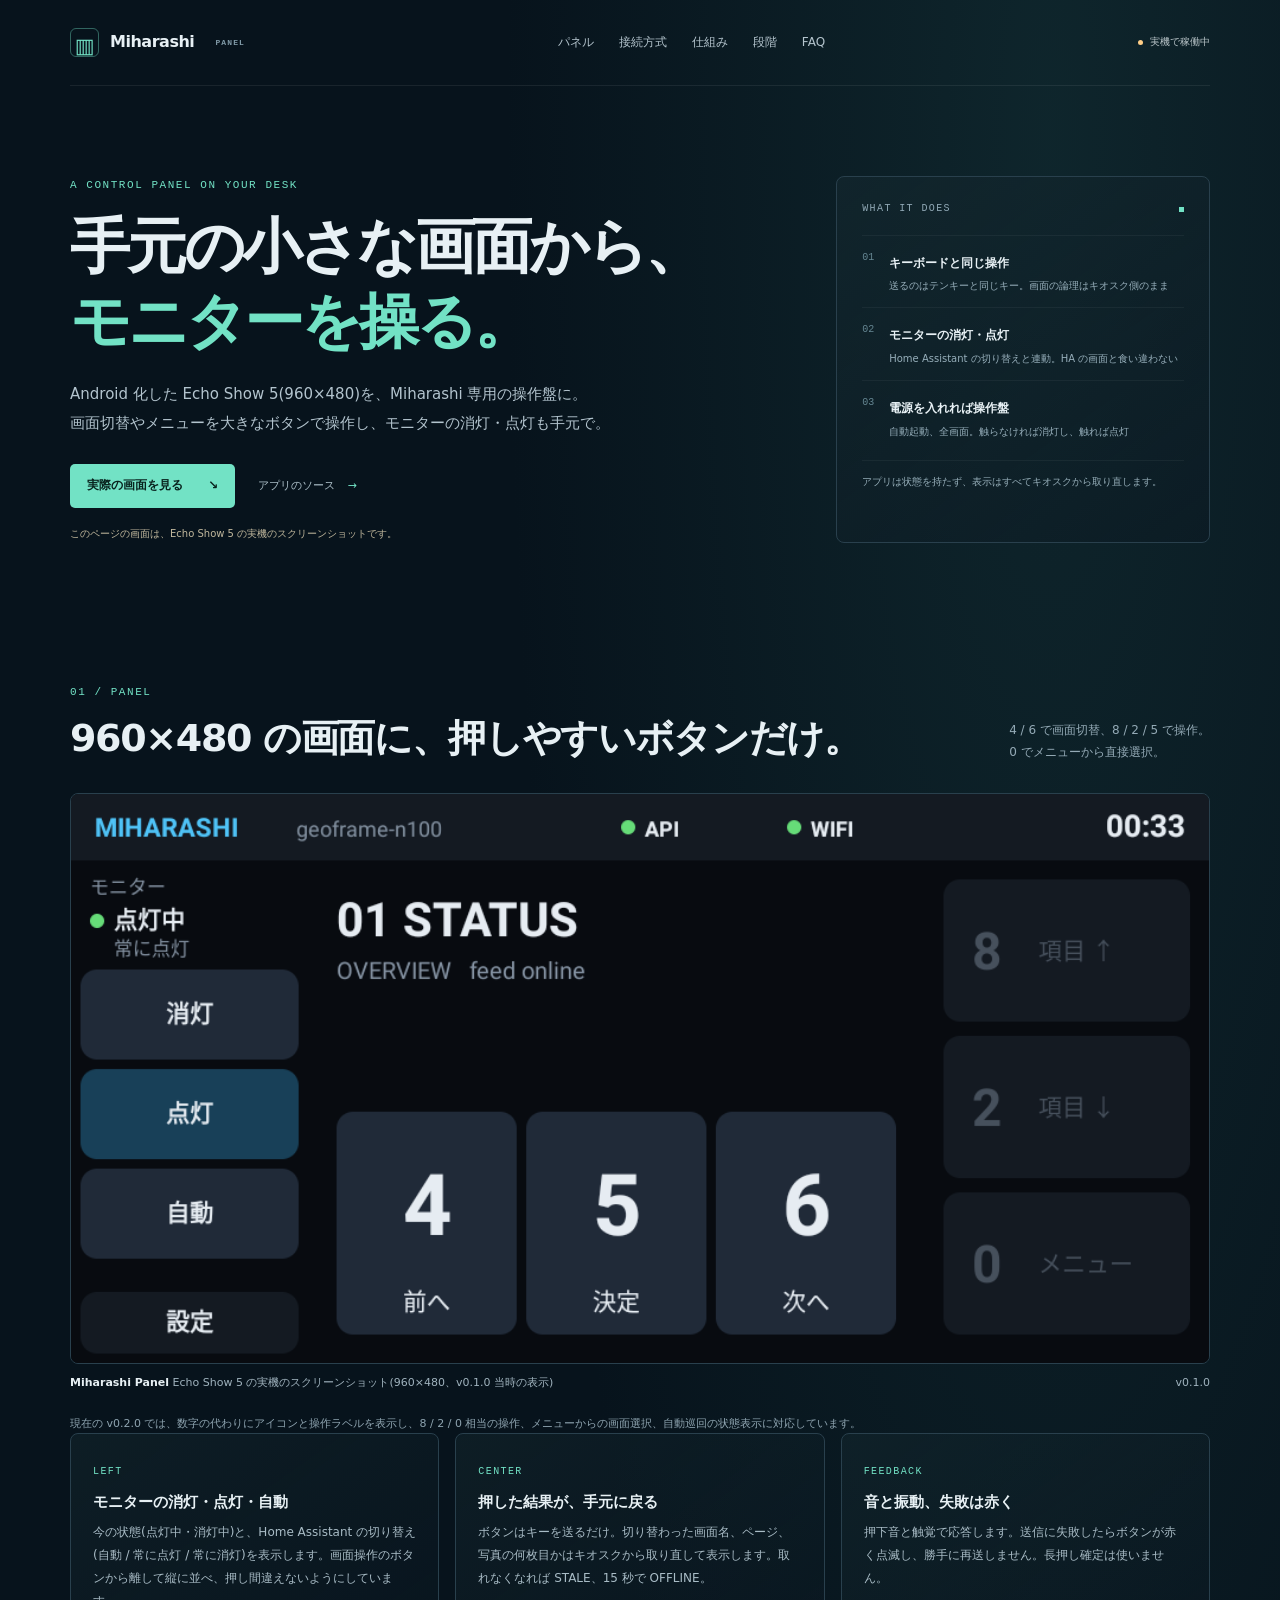
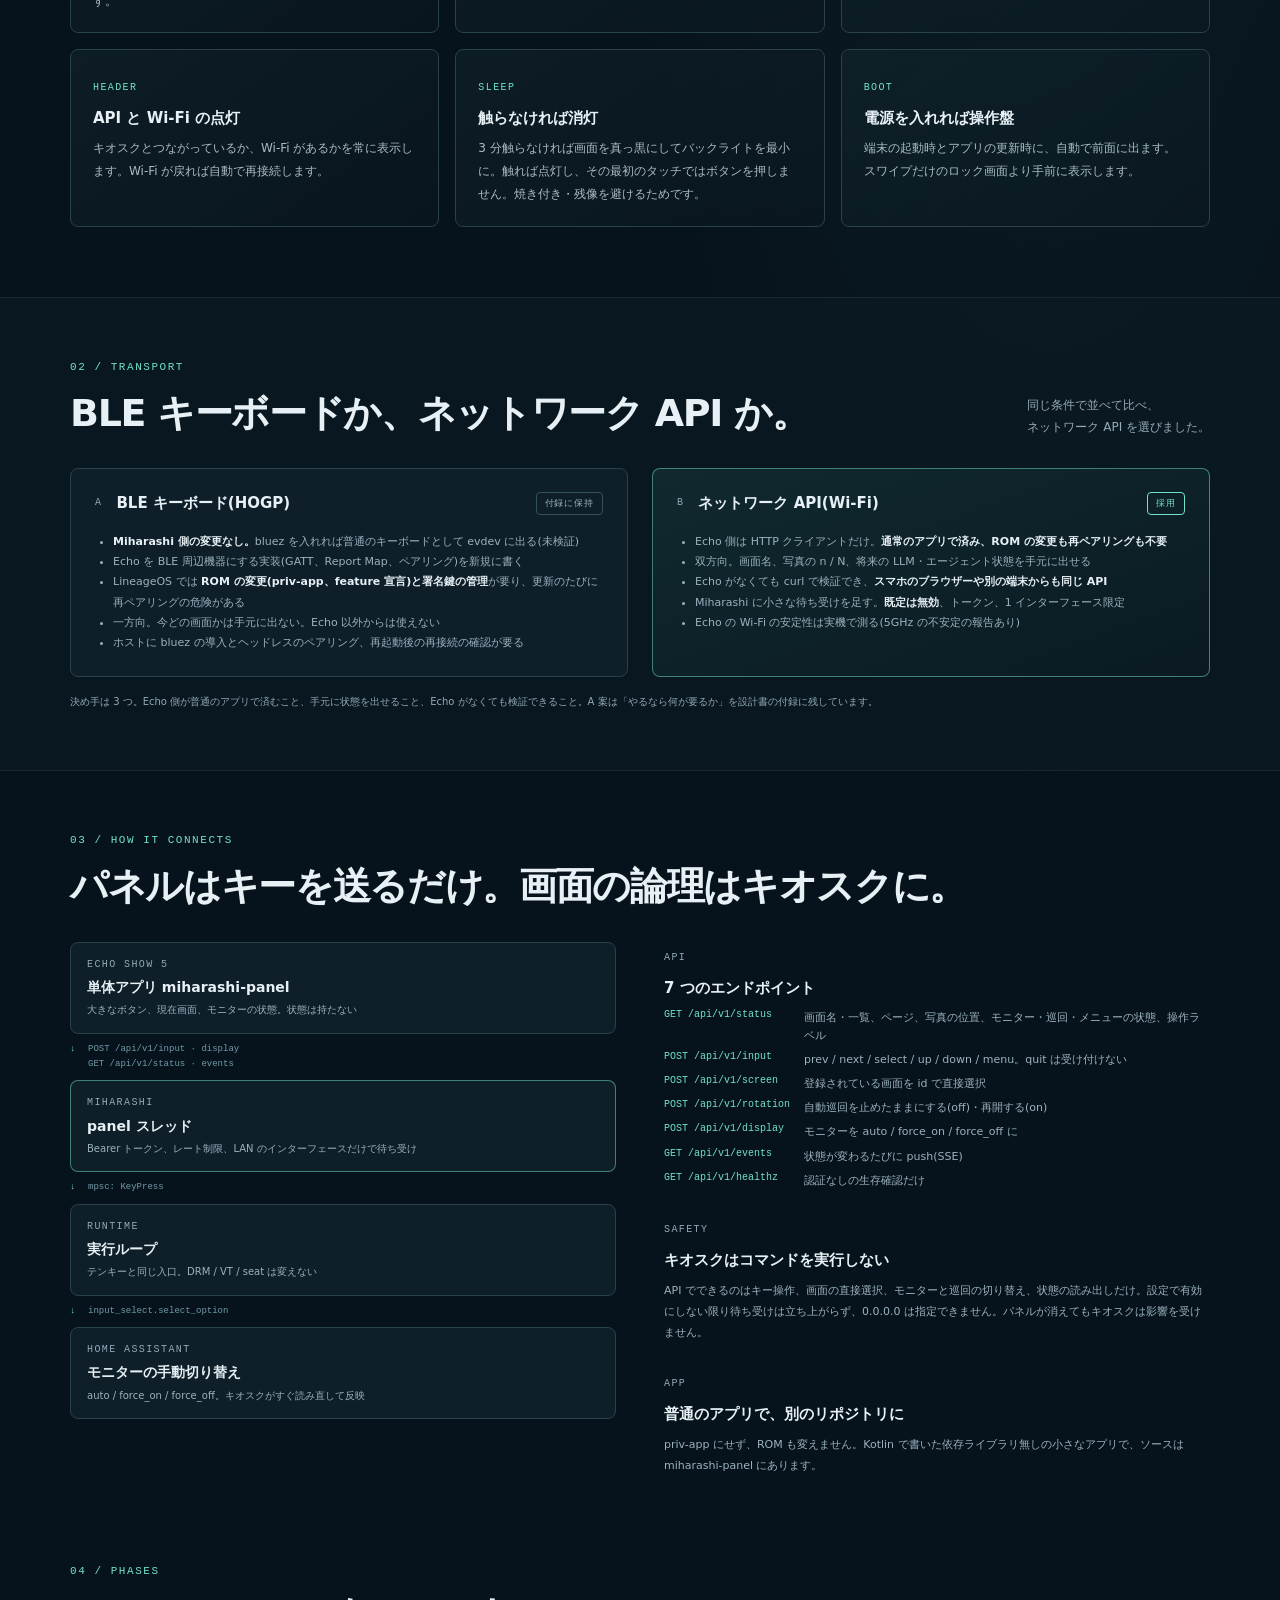
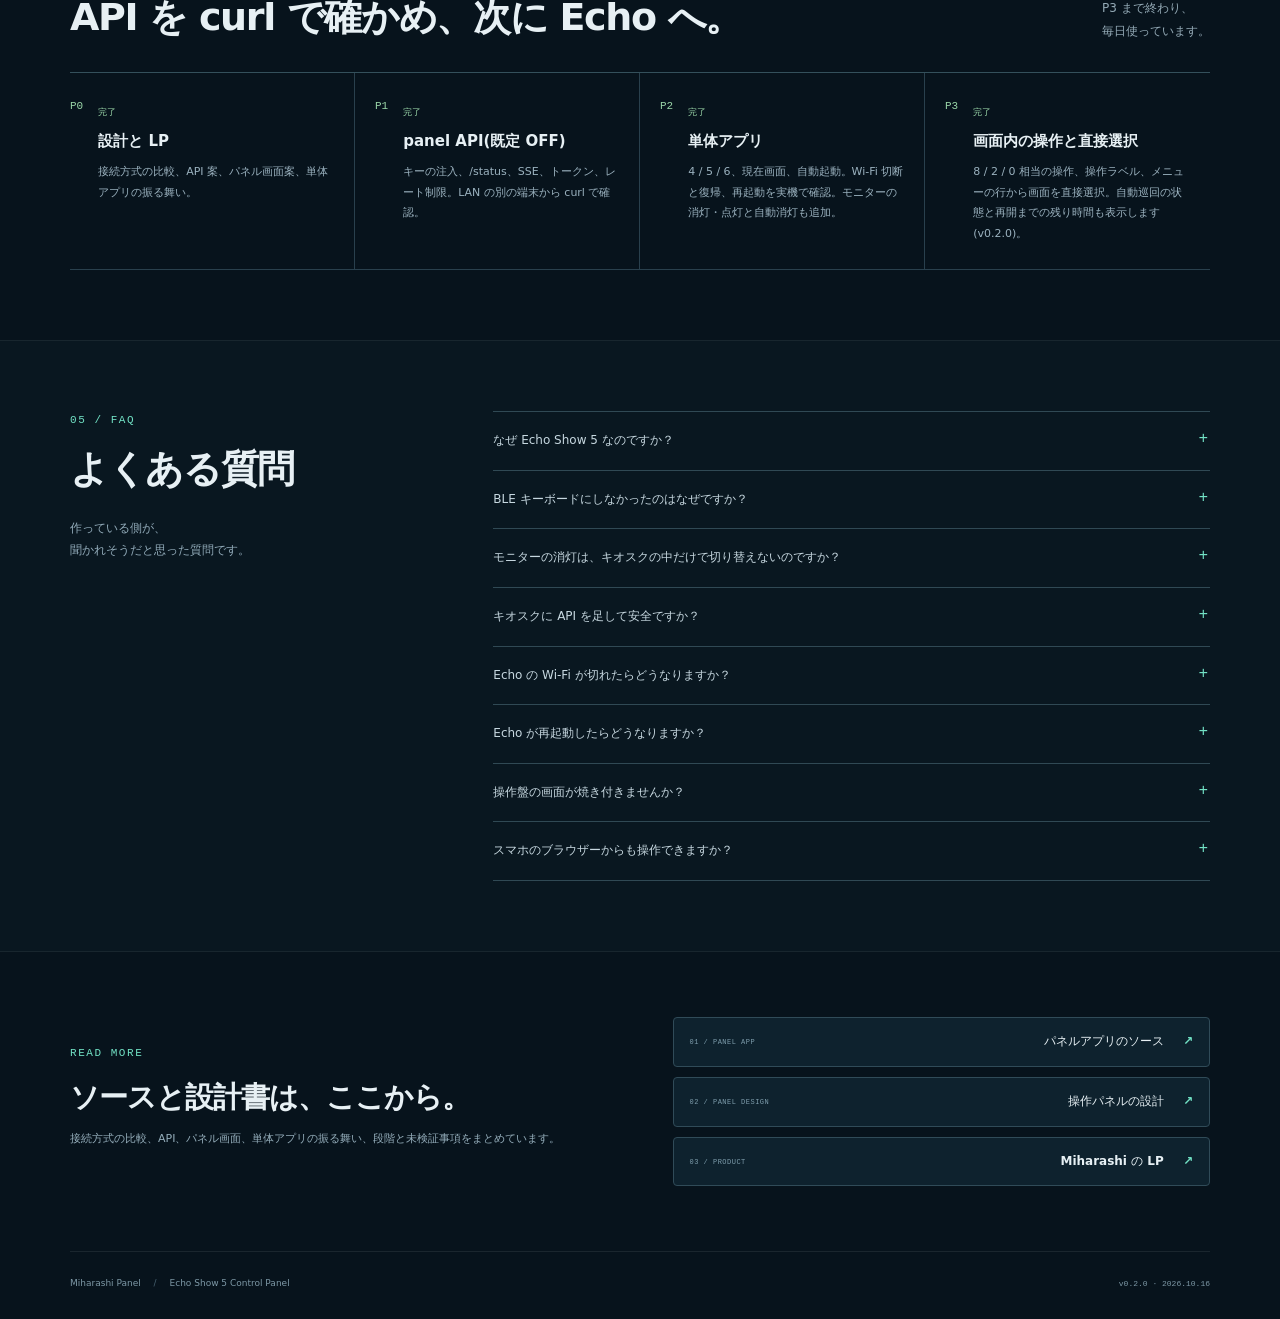
==== commit e4e5056f: "docs: align landing pages and documentation with current implementation" ====
--- a/site/panel/index.html
+++ b/site/panel/index.html
@@ -4,7 +4,7 @@
   <meta charset="utf-8">
   <meta name="viewport" content="width=device-width, initial-scale=1">
   <meta name="theme-color" content="#07131c">
-  <meta name="description" content="Miharashi Panel。Android 化した Echo Show 5 で動く Miharashi 専用の操作盤アプリ。キオスクの画面を 4 / 5 / 6 で切り替え、モニターの消灯・点灯・自動を手元で操作し、今の画面を確かめる。">
+  <meta name="description" content="Miharashi Panel。Android 化した Echo Show 5 で動く Miharashi 専用の操作盤アプリ。画面切替、画面内の操作、メニューからの直接選択を行い、モニターの消灯・点灯・自動を手元で操作し、今の画面を確かめる。">
   <title>Miharashi Panel — 手元の小さな画面から、モニターを操る。</title>
   <link rel="stylesheet" href="../styles.css">
   <link rel="stylesheet" href="../shots.css">
@@ -22,8 +22,8 @@
     <section class="shell hero" aria-labelledby="hero-title">
       <div class="hero-copy">
         <p class="eyebrow">A control panel on your desk</p>
-        <h1 id="hero-title">手元の小さな画面から、<br><span>モニターを操る。</span></h1>
-        <p class="hero-lead">Android 化した Echo Show 5(960×480)を、Miharashi 専用の操作盤に。<br class="wide-only">テンキーと同じ 4 / 5 / 6 を大きなボタンで押し、モニターの消灯・点灯も手元で。</p>
+        <h1 id="hero-title">手元の小さな<br class="mobile-only">画面から、<br><span>モニターを操る。</span></h1>
+        <p class="hero-lead">Android 化した Echo Show 5(960×480)を、Miharashi 専用の操作盤に。<br class="wide-only">画面切替やメニューを大きなボタンで操作し、モニターの消灯・点灯も手元で。</p>
         <div class="hero-actions"><a class="button primary" href="#preview">実際の画面を見る <span aria-hidden="true">↘</span></a><a class="text-link" href="https://github.com/ysogabe/miharashi-panel">アプリのソース <span aria-hidden="true">→</span></a></div>
         <p class="hero-status">このページの画面は、Echo Show 5 の実機のスクリーンショットです。</p>
       </div>
@@ -37,13 +37,14 @@
     </section>
 
     <section class="shell section-block" id="preview" aria-labelledby="preview-title">
-      <div class="section-heading"><div><p class="eyebrow">01 / Panel</p><h2 id="preview-title">960×480 の画面に、<br class="mobile-only">押しやすいボタンだけ。</h2></div><p class="section-aside">4 / 6 で画面を切替、5 で決定。<br>8 / 2 / 0 は次の段階で有効に。</p></div>
+      <div class="section-heading"><div><p class="eyebrow">01 / Panel</p><h2 id="preview-title">960×480 の画面に、<br class="mobile-only">押しやすいボタンだけ。</h2></div><p class="section-aside">4 / 6 で画面切替、8 / 2 / 5 で操作。<br>0 でメニューから直接選択。</p></div>
       <figure class="shot shot-main">
         <img src="../images/panel.png" width="960" height="480" alt="Echo Show 5 の操作パネル。左にモニターの状態と消灯・点灯・自動・設定、中央に現在の画面名と 4・5・6 のボタン、右に灰色の 8・2・0">
-        <figcaption><span><strong>Miharashi Panel</strong> Echo Show 5 の実機のスクリーンショット(960×480)</span><span>v0.1.0</span></figcaption>
+        <figcaption><span><strong>Miharashi Panel</strong> Echo Show 5 の実機のスクリーンショット(960×480、v0.1.0 当時の表示)</span><span>v0.1.0</span></figcaption>
       </figure>
+      <p class="shot-note">現在の v0.2.0 では、数字の代わりにアイコンと操作ラベルを表示し、8 / 2 / 0 相当の操作、メニューからの画面選択、自動巡回の状態表示に対応しています。</p>
       <div class="feature-grid">
-        <article class="feature"><span class="micro-label">LEFT</span><h3>モニターの消灯・点灯・自動</h3><p>今の状態(点灯中・消灯中)と、Home Assistant の切り替え(自動 / 常に点灯 / 常に消灯)を表示します。4 / 5 / 6 から離して縦に並べ、押し間違えないようにしています。</p></article>
+        <article class="feature"><span class="micro-label">LEFT</span><h3>モニターの消灯・点灯・自動</h3><p>今の状態(点灯中・消灯中)と、Home Assistant の切り替え(自動 / 常に点灯 / 常に消灯)を表示します。画面操作のボタンから離して縦に並べ、押し間違えないようにしています。</p></article>
         <article class="feature"><span class="micro-label">CENTER</span><h3>押した結果が、手元に戻る</h3><p>ボタンはキーを送るだけ。切り替わった画面名、ページ、写真の何枚目かはキオスクから取り直して表示します。取れなくなれば STALE、15 秒で OFFLINE。</p></article>
         <article class="feature"><span class="micro-label">FEEDBACK</span><h3>音と振動、失敗は赤く</h3><p>押下音と触覚で応答します。送信に失敗したらボタンが赤く点滅し、勝手に再送しません。長押し確定は使いません。</p></article>
         <article class="feature"><span class="micro-label">HEADER</span><h3>API と Wi-Fi の点灯</h3><p>キオスクとつながっているか、Wi-Fi があるかを常に表示します。Wi-Fi が戻れば自動で再接続します。</p></article>
@@ -95,20 +96,20 @@
           <div class="how-node"><span class="micro-label">HOME ASSISTANT</span><strong>モニターの手動切り替え</strong><span>auto / force_on / force_off。キオスクがすぐ読み直して反映</span></div>
         </div>
         <div class="how-copy">
-          <article><span class="micro-label">API</span><h3>5 つのエンドポイント</h3><dl class="api-list"><dt>GET /api/v1/status</dt><dd>画面名・一覧、ページ、写真の位置、モニターの状態</dd><dt>POST /api/v1/input</dt><dd>prev / next / select。up / down / menu は次の段階。quit は受け付けない</dd><dt>POST /api/v1/display</dt><dd>モニターを auto / force_on / force_off に</dd><dt>GET /api/v1/events</dt><dd>状態が変わるたびに push(SSE)</dd><dt>GET /api/v1/healthz</dt><dd>認証なしの生存確認だけ</dd></dl></article>
-          <article><span class="micro-label">SAFETY</span><h3>キオスクはコマンドを実行しない</h3><p>API でできるのはキー操作、モニターの切り替え、状態の読み出しだけ。設定で有効にしない限り待ち受けは立ち上がらず、0.0.0.0 は指定できません。パネルが消えてもキオスクは影響を受けません。</p></article>
+          <article><span class="micro-label">API</span><h3>7 つのエンドポイント</h3><dl class="api-list"><dt>GET /api/v1/status</dt><dd>画面名・一覧、ページ、写真の位置、モニター・巡回・メニューの状態、操作ラベル</dd><dt>POST /api/v1/input</dt><dd>prev / next / select / up / down / menu。quit は受け付けない</dd><dt>POST /api/v1/screen</dt><dd>登録されている画面を id で直接選択</dd><dt>POST /api/v1/rotation</dt><dd>自動巡回を止めたままにする(off)・再開する(on)</dd><dt>POST /api/v1/display</dt><dd>モニターを auto / force_on / force_off に</dd><dt>GET /api/v1/events</dt><dd>状態が変わるたびに push(SSE)</dd><dt>GET /api/v1/healthz</dt><dd>認証なしの生存確認だけ</dd></dl></article>
+          <article><span class="micro-label">SAFETY</span><h3>キオスクはコマンドを実行しない</h3><p>API でできるのはキー操作、画面の直接選択、モニターと巡回の切り替え、状態の読み出しだけ。設定で有効にしない限り待ち受けは立ち上がらず、0.0.0.0 は指定できません。パネルが消えてもキオスクは影響を受けません。</p></article>
           <article><span class="micro-label">APP</span><h3>普通のアプリで、別のリポジトリに</h3><p>priv-app にせず、ROM も変えません。Kotlin で書いた依存ライブラリ無しの小さなアプリで、ソースは miharashi-panel にあります。</p></article>
         </div>
       </div>
     </section>
 
     <section class="shell scope-section" id="phases" aria-labelledby="phases-title">
-      <div class="section-heading"><div><p class="eyebrow">04 / Phases</p><h2 id="phases-title">API を curl で確かめ、<br class="mobile-only">次に Echo へ。</h2></div><p class="section-aside">P2 まで終わり、<br>毎日使っています。</p></div>
+      <div class="section-heading"><div><p class="eyebrow">04 / Phases</p><h2 id="phases-title">API を curl で確かめ、<br class="mobile-only">次に Echo へ。</h2></div><p class="section-aside">P3 まで終わり、<br>毎日使っています。</p></div>
       <ol class="roadmap panel-roadmap four">
         <li class="done"><span class="roadmap-step">P0</span><div><span class="roadmap-state">完了</span><h3>設計と LP</h3><p>接続方式の比較、API 案、パネル画面案、単体アプリの振る舞い。</p></div></li>
         <li class="done"><span class="roadmap-step">P1</span><div><span class="roadmap-state">完了</span><h3>panel API(既定 OFF)</h3><p>キーの注入、/status、SSE、トークン、レート制限。LAN の別の端末から curl で確認。</p></div></li>
         <li class="done"><span class="roadmap-step">P2</span><div><span class="roadmap-state">完了</span><h3>単体アプリ</h3><p>4 / 5 / 6、現在画面、自動起動。Wi-Fi 切断と復帰、再起動を実機で確認。モニターの消灯・点灯と自動消灯も追加。</p></div></li>
-        <li class="current"><span class="roadmap-step">P3</span><div><span class="roadmap-state">次に</span><h3>8 / 2 / 0 と直接遷移</h3><p>キオスクの画面登録・統一操作の後に、項目移動、メニュー、画面の直接指定を有効にします。</p></div></li>
+        <li class="done"><span class="roadmap-step">P3</span><div><span class="roadmap-state">完了</span><h3>画面内の操作と直接選択</h3><p>8 / 2 / 0 相当の操作、操作ラベル、メニューの行から画面を直接選択。自動巡回の状態と再開までの残り時間も表示します(v0.2.0)。</p></div></li>
       </ol>
     </section>
 
@@ -116,7 +117,7 @@
       <details><summary>なぜ Echo Show 5 なのですか？</summary><p>960×480 の横長画面が机に置く操作盤にちょうどよく、Android 化すれば普通のアプリが動くからです。Miharashi 専用の単体アプリとして全画面で使い、ほかの用途との同居は考えません。</p></details>
       <details><summary>BLE キーボードにしなかったのはなぜですか？</summary><p>Miharashi 側の変更がゼロという利点はありますが、Echo を BLE 周辺機器にするには ROM の変更(priv-app、feature 宣言)と署名鍵の管理が要り、更新のたびに再ペアリングの危険があります。手元に状態も出せません。設計書の付録に「やるなら何が要るか」を残しています。</p></details>
       <details><summary>モニターの消灯は、キオスクの中だけで切り替えないのですか？</summary><p>切り替えません。キオスクが Home Assistant の切り替え(input_select)を書き換えます。こうすると HA の画面とパネルの表示が食い違わず、再起動しても設定が残ります。</p></details>
-      <details><summary>キオスクに API を足して安全ですか？</summary><p>既定は無効で、有効にしても Bearer トークンと LAN の 1 つのインターフェースに限ります。できるのはキー操作、モニターの切り替え、状態の読み出しだけで、コマンドは実行しません。</p></details>
+      <details><summary>キオスクに API を足して安全ですか？</summary><p>既定は無効で、有効にしても Bearer トークンと LAN の 1 つのインターフェースに限ります。できるのはキー操作、画面の直接選択、モニターと巡回の切り替え、状態の読み出しだけで、コマンドは実行しません。</p></details>
       <details><summary>Echo の Wi-Fi が切れたらどうなりますか？</summary><p>パネルは STALE、15 秒で OFFLINE を表示し、最後の状態を薄く残したまま再接続を続けます。キオスクは影響を受けません。</p></details>
       <details><summary>Echo が再起動したらどうなりますか？</summary><p>起動時に自動で前面に出て、/status を取り直します。アプリは状態を持たないので、落ちても同じ表示に戻ります。</p></details>
       <details><summary>操作盤の画面が焼き付きませんか？</summary><p>3 分触らなければ真っ黒にしてバックライトを最小にします。時間は設定で変えられ、0 にすれば消灯しません。</p></details>
@@ -125,6 +126,6 @@
 
     <section class="shell docs-section" aria-labelledby="docs-title"><div><p class="eyebrow">Read more</p><h2 id="docs-title">ソースと設計書は、ここから。</h2><p>接続方式の比較、API、パネル画面、単体アプリの振る舞い、段階と未検証事項をまとめています。</p></div><div class="doc-links"><a href="https://github.com/ysogabe/miharashi-panel"><span>01 / PANEL APP</span><strong>パネルアプリのソース <span aria-hidden="true">↗</span></strong></a><a href="https://github.com/ysogabe/miharashi/blob/main/docs/panel/DESIGN.md"><span>02 / PANEL DESIGN</span><strong>操作パネルの設計 <span aria-hidden="true">↗</span></strong></a><a href="../"><span>03 / PRODUCT</span><strong>Miharashi の LP <span aria-hidden="true">↗</span></strong></a></div></section>
   </main>
-  <footer class="shell footer"><span>Miharashi Panel <span class="footer-separator">/</span> Echo Show 5 Control Panel</span><span>v0.1.0 · 2026.10.14</span></footer>
+  <footer class="shell footer"><span>Miharashi Panel <span class="footer-separator">/</span> Echo Show 5 Control Panel</span><span>v0.2.0 · 2026.10.16</span></footer>
 </body>
 </html>
